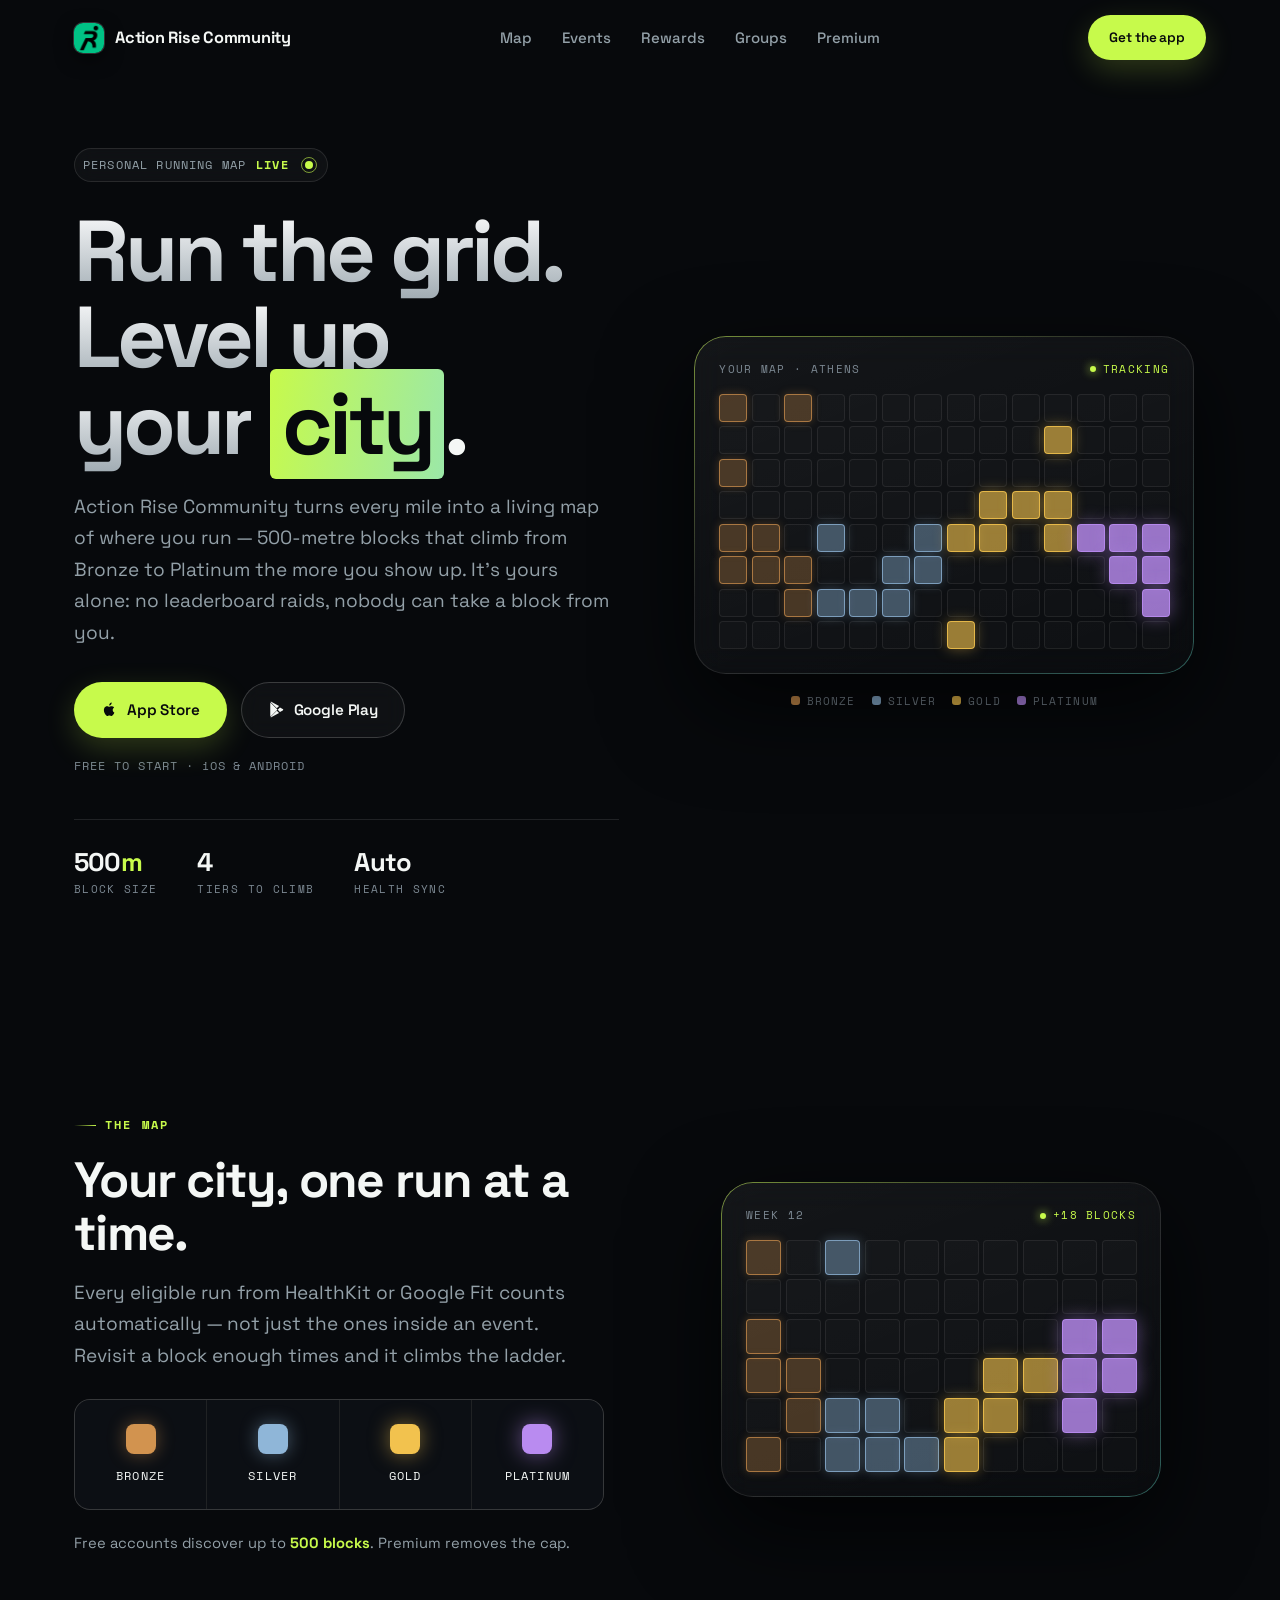
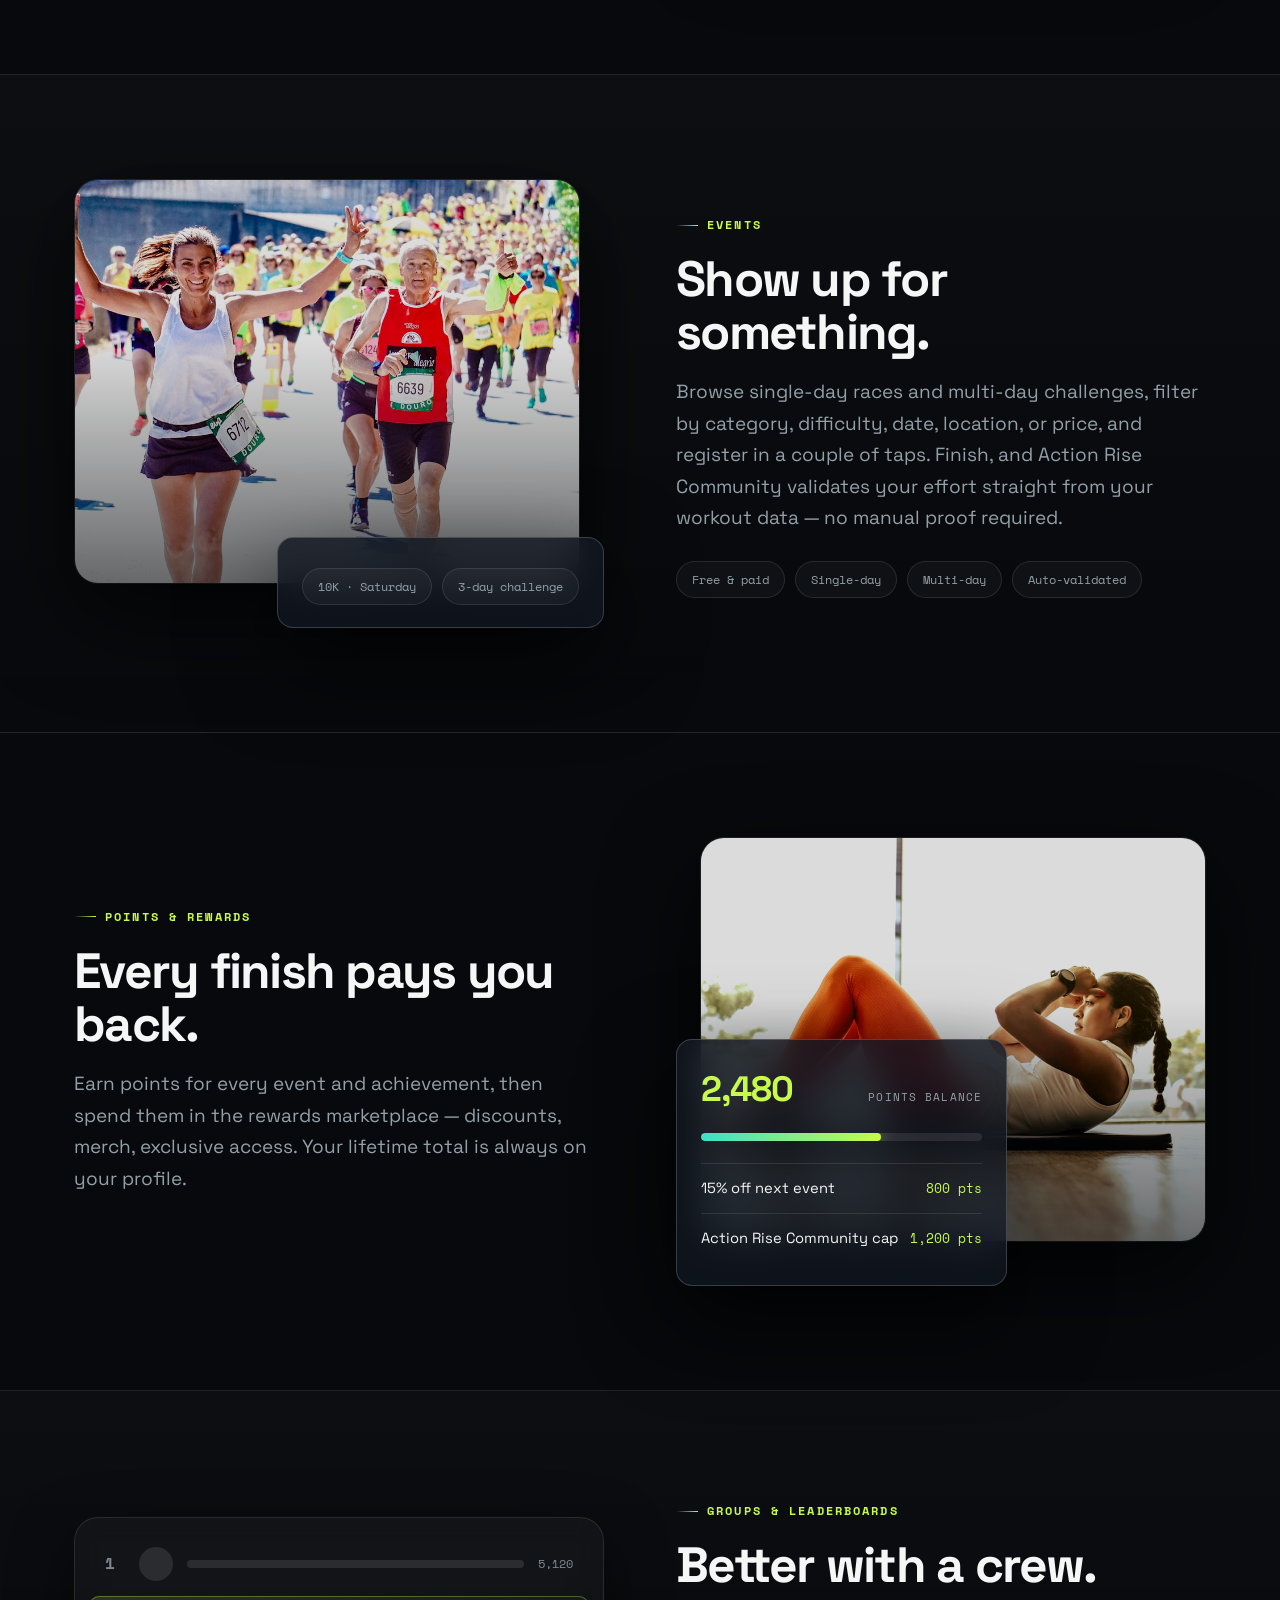
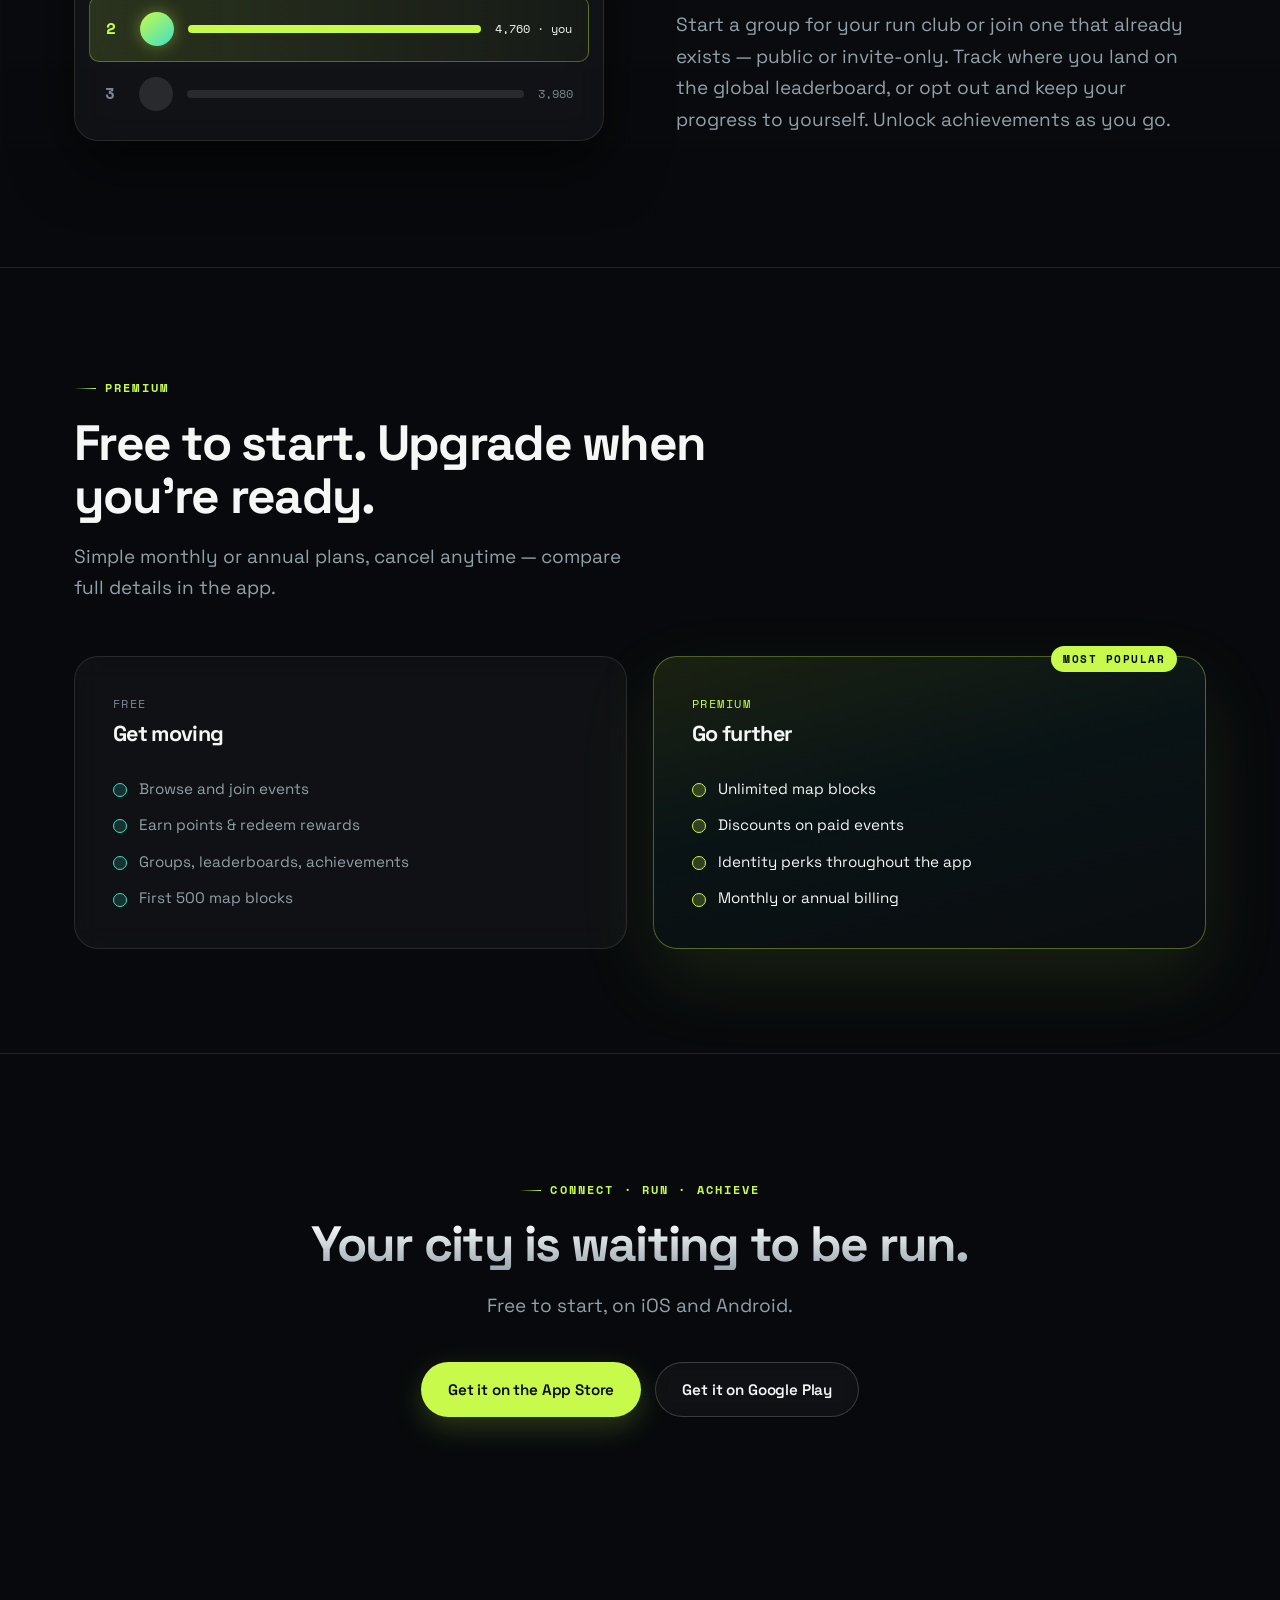
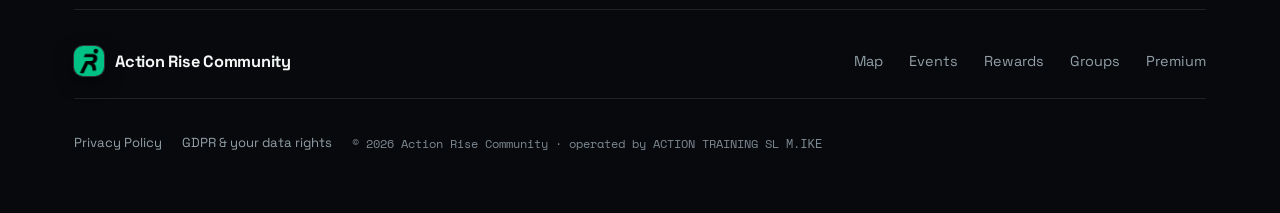
==== index.html @ d7a51e22 "feat: add Action Rise Community landing page with legal pages Static landing page grounded in the ap" ====
<!doctype html>
<html lang="en">
<head>
<meta charset="UTF-8">
<meta name="viewport" content="width=device-width, initial-scale=1">
<title>Action Rise Community — Connect · Run · Achieve</title>
<meta name="description" content="Action Rise Community turns every run into progress. Browse events, level up a personal map of your city, earn points, and run with your crew — free to start on iOS and Android.">
<meta name="theme-color" content="#07090C">
<meta property="og:title" content="Action Rise Community">
<meta property="og:description" content="Connect. Run. Achieve. The social running app with a personal map, events, points, and crews.">
<link rel="icon" type="image/jpeg" href="assets/arc-logo.jpg">
<link rel="preconnect" href="https://fonts.googleapis.com">
<link rel="preconnect" href="https://fonts.gstatic.com" crossorigin>
<link href="https://fonts.googleapis.com/css2?family=Space+Grotesk:wght@500;600;700&family=Space+Mono:wght@400;700&display=swap" rel="stylesheet">
<link rel="stylesheet" href="assets/site.css">
<style>
  /* ---------- hero ---------- */
  .hero{ position:relative; padding-top:72px; padding-bottom:108px; }
  .hero::before{
    content:""; position:absolute; z-index:-1; inset:-10% 0 20% 0;
    background:radial-gradient(760px 460px at 74% 34%, rgba(199,250,75,.15), transparent 68%);
    pointer-events:none;
  }
  .hero-inner{ display:grid; grid-template-columns:1.02fr .98fr; gap:64px; align-items:center; }
  @media (max-width:940px){ .hero-inner{ grid-template-columns:1fr; gap:52px; } }

  .pill{
    display:inline-flex; align-items:center; gap:10px;
    padding:7px 14px 7px 8px; margin-bottom:26px;
    background:var(--surface); border:1px solid var(--border); border-radius:999px;
    font-family:var(--font-mono); font-size:.72rem; letter-spacing:.1em; text-transform:uppercase;
    color:var(--text-muted);
    -webkit-backdrop-filter:blur(10px); backdrop-filter:blur(10px);
  }
  .pill b{ color:var(--volt); font-weight:700; }
  .pulse{ position:relative; width:8px; height:8px; border-radius:50%; background:var(--volt); margin-left:6px; }
  .pulse::after{
    content:""; position:absolute; inset:-4px; border-radius:50%;
    border:1px solid var(--volt); opacity:.6; animation:pulse 2.4s ease-out infinite;
  }
  @keyframes pulse{ 0%{ transform:scale(.6); opacity:.7; } 100%{ transform:scale(1.7); opacity:0; } }

  .hero-copy p.lede{ margin:24px 0 34px; }
  .fine-print{ margin-top:18px; font-family:var(--font-mono); font-size:.76rem; letter-spacing:.08em; color:var(--text-dim); }

  .hero-stats{ display:flex; flex-wrap:wrap; gap:14px 40px; margin-top:44px; padding-top:28px; border-top:1px solid var(--border); }
  .stat .num{ font-size:1.6rem; font-weight:700; letter-spacing:-0.03em; line-height:1.1; }
  .stat .num em{ font-style:normal; color:var(--volt); }
  .stat .cap{ font-family:var(--font-mono); font-size:.7rem; letter-spacing:.12em; text-transform:uppercase; color:var(--text-dim); margin-top:4px; }

  /* ---------- map grid graphic ---------- */
  .hero-visual{ display:flex; flex-direction:column; align-items:center; gap:18px; }
  .grid-shell{
    position:relative; width:100%; max-width:500px;
    padding:24px;
    background:linear-gradient(160deg, rgba(255,255,255,.055), rgba(255,255,255,.015));
    border:1px solid var(--border);
    border-radius:var(--radius-xl);
    box-shadow:var(--shadow-lift);
    -webkit-backdrop-filter:blur(16px); backdrop-filter:blur(16px);
  }
  .grid-shell::before{
    content:""; position:absolute; inset:-1px; border-radius:inherit; pointer-events:none;
    background:linear-gradient(150deg, rgba(199,250,75,.5), transparent 42%, transparent 60%, rgba(61,224,200,.32));
    -webkit-mask:linear-gradient(#000 0 0) content-box, linear-gradient(#000 0 0);
    -webkit-mask-composite:xor; mask-composite:exclude; padding:1px;
  }
  .grid-chrome{
    display:flex; align-items:center; justify-content:space-between;
    font-family:var(--font-mono); font-size:.68rem; letter-spacing:.12em; text-transform:uppercase;
    color:var(--text-dim); margin-bottom:16px;
  }
  .grid-chrome .live{ display:inline-flex; align-items:center; gap:7px; color:var(--volt); }
  .grid-chrome .live i{ width:6px; height:6px; border-radius:50%; background:var(--volt); font-style:normal; box-shadow:0 0 10px var(--volt); }

  .hero-grid{
    --cols:14;
    display:grid;
    grid-template-columns:repeat(var(--cols), 1fr);
    gap:5px;
    width:100%;
  }
  .cell{
    aspect-ratio:1/1;
    border-radius:4px;
    border:1px solid rgba(255,255,255,.07);
    background:rgba(255,255,255,.018);
    opacity:0;
    transform:scale(.4);
  }
  .cell.bronze{ background:var(--bronze-fill); border-color:rgba(210,147,79,.7); box-shadow:0 0 10px rgba(210,147,79,.28); }
  .cell.silver{ background:var(--silver-fill); border-color:rgba(143,182,216,.75); box-shadow:0 0 12px rgba(143,182,216,.3); }
  .cell.gold{ background:var(--gold-fill); border-color:rgba(242,194,78,.85); box-shadow:0 0 14px rgba(242,194,78,.38); }
  .cell.platinum{ background:var(--platinum-fill); border-color:rgba(185,139,240,.9); box-shadow:0 0 18px rgba(185,139,240,.45); }
  .hero-grid.in-view .cell{ animation:blockIn .55s cubic-bezier(.2,.8,.2,1) forwards; animation-delay:var(--d); }
  @keyframes blockIn{ 60%{ transform:scale(1.06); } to{ opacity:1; transform:scale(1); } }

  .grid-legend{
    display:flex; flex-wrap:wrap; align-items:center; justify-content:center; gap:8px 16px;
    font-family:var(--font-mono); font-size:.7rem; letter-spacing:.1em; color:var(--text-dim); text-transform:uppercase;
  }
  .grid-legend span.item{ display:inline-flex; align-items:center; gap:7px; }
  .grid-legend .dot{ width:9px; height:9px; border-radius:3px; }

  /* ---------- sections ---------- */
  .section{ position:relative; padding:104px 0; }
  .section--alt{ background:linear-gradient(180deg, rgba(255,255,255,.022), rgba(255,255,255,0)); border-block:1px solid var(--border); }
  .feature{ display:grid; grid-template-columns:1fr 1fr; gap:72px; align-items:center; }
  @media (max-width:880px){ .feature{ grid-template-columns:1fr; gap:44px; } }
  .feature > *{ min-width:0; }
  .feature.reverse .feature-visual{ order:-1; }
  @media (max-width:880px){ .feature.reverse .feature-visual{ order:0; } }
  .feature-body p.lede{ margin:18px 0 28px; max-width:none; }

  .reveal{ opacity:0; transform:translateY(22px); transition:opacity .7s cubic-bezier(.2,.8,.2,1), transform .7s cubic-bezier(.2,.8,.2,1); }
  .reveal.in-view{ opacity:1; transform:none; }
  @media (prefers-reduced-motion: reduce){ .reveal{ opacity:1; transform:none; transition:none; } }

  .tag-row{ display:flex; flex-wrap:wrap; gap:10px; margin-top:8px; }
  .tag{
    font-family:var(--font-mono); font-size:.76rem;
    padding:8px 15px; border-radius:999px;
    border:1px solid var(--border); background:var(--surface); color:var(--text-muted);
    transition:border-color .2s ease, color .2s ease;
  }
  .tag:hover{ border-color:rgba(199,250,75,.45); color:var(--text); }

  /* tier ladder */
  .ladder{
    display:grid; grid-template-columns:repeat(4, minmax(0,1fr));
    gap:1px; background:var(--border);
    border:1px solid var(--border); border-radius:var(--radius-md); overflow:hidden;
  }
  @media (max-width:560px){ .ladder{ grid-template-columns:repeat(2, minmax(0,1fr)); } }
  .ladder-step{ padding:24px 12px; text-align:center; background:var(--paper-alt); transition:background-color .25s ease; }
  .ladder-step:hover{ background:#151B24; }
  .ladder-step .swatch{ width:30px; height:30px; border-radius:8px; margin:0 auto 13px; }
  .ladder-step .name{ font-family:var(--font-mono); font-size:.74rem; letter-spacing:.1em; text-transform:uppercase; color:var(--text); }
  .ladder-step:nth-child(1) .swatch{ background:var(--bronze); box-shadow:0 0 18px rgba(210,147,79,.45); }
  .ladder-step:nth-child(2) .swatch{ background:var(--silver); box-shadow:0 0 18px rgba(143,182,216,.45); }
  .ladder-step:nth-child(3) .swatch{ background:var(--gold); box-shadow:0 0 20px rgba(242,194,78,.5); }
  .ladder-step:nth-child(4) .swatch{ background:var(--platinum); box-shadow:0 0 22px rgba(185,139,240,.55); }
  .cap-note{ margin-top:22px; font-size:.92rem; color:var(--text-muted); }
  .cap-note strong{ color:var(--volt); }

  /* photo + floating-card collage */
  .collage{ position:relative; padding:0 24px 44px 0; }
  .collage--right{ padding:0 0 44px 24px; }
  .collage-photo{
    width:100%; aspect-ratio:5/4; object-fit:cover;
    border-radius:var(--radius-lg); border:1px solid var(--border);
    filter:saturate(.92) contrast(1.06) brightness(.86);
    box-shadow:var(--shadow-lift);
  }
  .collage::after{
    content:""; position:absolute; inset:0 24px 44px 0; border-radius:var(--radius-lg); pointer-events:none;
    background:linear-gradient(180deg, rgba(7,9,12,0) 40%, rgba(7,9,12,.55) 100%);
  }
  .collage--right::after{ inset:0 0 44px 24px; }
  .collage-card{
    position:absolute; z-index:2; left:auto; right:0; bottom:0; max-width:78%;
    background:rgba(17,22,32,.82);
    border:1px solid var(--border-hi); border-radius:var(--radius-md);
    padding:22px 24px;
    box-shadow:var(--shadow-lift);
    -webkit-backdrop-filter:blur(18px); backdrop-filter:blur(18px);
  }
  .collage--right .collage-card{ right:auto; left:0; }
  @media (max-width:520px){
    .collage-card{ max-width:none; left:12px; right:12px; }
    .collage--right .collage-card{ left:12px; right:12px; }
  }

  /* rewards mock */
  .points-row{ display:flex; align-items:baseline; justify-content:space-between; gap:12px; margin-bottom:16px; }
  .points-total{ font-size:2.2rem; font-weight:700; letter-spacing:-0.03em; color:var(--volt); }
  .points-label{ font-family:var(--font-mono); font-size:.7rem; color:var(--text-muted); text-transform:uppercase; letter-spacing:.1em; }
  .bar{ height:8px; border-radius:99px; background:rgba(255,255,255,.09); overflow:hidden; margin-bottom:22px; }
  .bar-fill{ height:100%; width:0; background:linear-gradient(90deg, var(--teal), var(--volt)); border-radius:99px; box-shadow:0 0 16px rgba(199,250,75,.5); transition:width 1.4s cubic-bezier(.2,.8,.2,1); }
  .reveal.in-view .bar-fill{ width:64%; }
  .reward-item{ display:flex; flex-wrap:wrap; align-items:baseline; justify-content:space-between; gap:4px 12px; padding:13px 0; border-top:1px solid var(--border); font-size:.92rem; }
  .reward-item:first-of-type{ border-top:none; }
  .reward-item .cost{ font-family:var(--font-mono); font-size:.82rem; color:var(--volt); }

  /* leaderboard mock */
  .board-card{
    background:var(--surface); border:1px solid var(--border); border-radius:var(--radius-lg);
    padding:14px; box-shadow:var(--shadow-soft);
    -webkit-backdrop-filter:blur(14px); backdrop-filter:blur(14px);
  }
  .board-row{ display:flex; align-items:center; gap:14px; padding:15px 16px; border-radius:var(--radius-sm); }
  .board-row.me{
    background:linear-gradient(90deg, rgba(199,250,75,.14), rgba(199,250,75,.03));
    border:1px solid rgba(199,250,75,.32);
  }
  .rank{ font-family:var(--font-mono); font-weight:700; width:20px; color:var(--text-dim); }
  .board-row.me .rank{ color:var(--volt); }
  .avatar{ width:34px; height:34px; border-radius:50%; background:rgba(255,255,255,.10); flex-shrink:0; }
  .board-row.me .avatar{ background:linear-gradient(140deg, var(--volt), var(--teal)); box-shadow:0 0 16px rgba(199,250,75,.4); }
  .name-bar{ flex:1; height:8px; border-radius:99px; background:rgba(255,255,255,.10); }
  .board-row.me .name-bar{ background:var(--volt); width:70%; }
  .board-row:not(.me):nth-child(1) .name-bar{ width:88%; }
  .board-row:not(.me):nth-child(3) .name-bar{ width:52%; }
  .pts{ font-family:var(--font-mono); font-size:.78rem; color:var(--text-dim); }
  .board-row.me .pts{ color:var(--text); }

  /* premium */
  .plans{ display:grid; grid-template-columns:1fr 1fr; gap:26px; margin-top:52px; align-items:start; }
  @media (max-width:720px){ .plans{ grid-template-columns:1fr; } }
  .plan{ position:relative; border-radius:var(--radius-lg); padding:38px; border:1px solid var(--border); }
  .plan-free{ background:var(--surface); -webkit-backdrop-filter:blur(14px); backdrop-filter:blur(14px); }
  .plan-premium{
    background:linear-gradient(165deg, rgba(199,250,75,.10), rgba(61,224,200,.05) 45%, rgba(255,255,255,.02));
    border-color:rgba(199,250,75,.35);
    box-shadow:0 30px 80px rgba(199,250,75,.10);
  }
  .plan-badge{
    position:absolute; top:-11px; right:28px;
    font-family:var(--font-mono); font-size:.66rem; letter-spacing:.14em; text-transform:uppercase;
    background:var(--volt); color:#07090C; font-weight:700;
    padding:5px 12px; border-radius:999px;
  }
  .plan h3{ font-size:1.35rem; margin-bottom:6px; }
  .plan .tagline{ font-family:var(--font-mono); font-size:.74rem; color:var(--text-dim); text-transform:uppercase; letter-spacing:.12em; margin:0 0 4px; }
  .plan-premium .tagline{ color:var(--volt); }
  .plan ul{ margin:26px 0 0; display:flex; flex-direction:column; gap:13px; }
  .plan li{ font-size:.95rem; color:var(--text-muted); padding-left:26px; position:relative; }
  .plan li::before{
    content:""; position:absolute; left:0; top:.42em; width:14px; height:14px; border-radius:50%;
    background:rgba(61,224,200,.16); border:1px solid var(--teal);
  }
  .plan-premium li{ color:var(--text); }
  .plan-premium li::before{ background:rgba(199,250,75,.2); border-color:var(--volt); }

  /* cta band */
  .cta-band{ position:relative; overflow:hidden; padding:120px 0; text-align:center; border-top:1px solid var(--border); }
  .cta-band::before{
    content:""; position:absolute; inset:0; z-index:-1;
    background:
      radial-gradient(620px 340px at 50% 0%, rgba(199,250,75,.16), transparent 68%),
      radial-gradient(700px 420px at 50% 120%, rgba(61,224,200,.12), transparent 66%);
  }
  .cta-band .h2{ margin-bottom:20px; }
  .cta-band .lede{ margin:0 auto 40px; }
  .cta-band .btn-row{ justify-content:center; }
  .cta-band .eyebrow{ justify-content:center; }
</style>
</head>
<body>

<header class="site-header" id="siteHeader">
  <div class="wrap nav-inner">
    <a class="brand" href="#top">
      <img class="brand-mark" src="assets/arc-logo.jpg" alt="">
      <span class="brand-name">Action Rise Community</span>
    </a>
    <nav class="nav-links" aria-label="Primary">
      <a class="nav-link" href="#map">Map</a>
      <a class="nav-link" href="#events">Events</a>
      <a class="nav-link" href="#rewards">Rewards</a>
      <a class="nav-link" href="#groups">Groups</a>
      <a class="nav-link" href="#premium">Premium</a>
    </nav>
    <a class="btn btn-primary btn-sm nav-cta" href="#get-app">Get the app</a>
    <button class="nav-toggle" id="navToggle" type="button" aria-label="Open menu" aria-expanded="false" aria-controls="navDrawer">
      <span class="nav-toggle-bars"><span></span><span></span><span></span></span>
    </button>
  </div>
</header>

<div class="nav-drawer" id="navDrawer" hidden>
  <nav aria-label="Mobile">
    <a class="drawer-link" href="#map" style="--d:40ms">Map</a>
    <a class="drawer-link" href="#events" style="--d:80ms">Events</a>
    <a class="drawer-link" href="#rewards" style="--d:120ms">Rewards</a>
    <a class="drawer-link" href="#groups" style="--d:160ms">Groups</a>
    <a class="drawer-link" href="#premium" style="--d:200ms">Premium</a>
  </nav>
  <a class="btn btn-primary drawer-cta" href="#get-app">Get the app</a>
</div>

<main id="top">

  <section class="hero wrap">
    <div class="hero-inner">
      <div class="hero-copy">
        <span class="pill">Personal running map <b>Live</b><span class="pulse"></span></span>
        <h1 class="h1"><span class="grad-text">Run the grid.<br>Level up<br>your</span> <mark class="hl">city</mark>.</h1>
        <p class="lede">Action Rise Community turns every mile into a living map of where you run — 500‑metre blocks that climb from Bronze to Platinum the more you show up. It's yours alone: no leaderboard raids, nobody can take a block from you.</p>
        <div class="btn-row" id="get-app">
          <a class="btn btn-primary" href="#">
            <svg class="store-glyph" viewBox="0 0 24 24" fill="currentColor" aria-hidden="true"><path d="M16.5 12.6c0-2.3 1.9-3.4 2-3.5-1.1-1.6-2.8-1.8-3.4-1.8-1.4-.15-2.8.85-3.5.85s-1.85-.83-3-.81c-1.55.02-3 .9-3.8 2.29-1.62 2.8-.41 6.95 1.16 9.22.77 1.11 1.68 2.36 2.88 2.31 1.16-.05 1.6-.75 3-.75s1.8.75 3.02.72c1.25-.02 2.04-1.13 2.8-2.25.88-1.29 1.24-2.54 1.26-2.6-.03-.01-2.42-.93-2.42-3.68zM14.2 5.1c.63-.77 1.06-1.83.94-2.9-.91.04-2.01.61-2.66 1.37-.58.68-1.09 1.76-.95 2.8 1.01.08 2.04-.51 2.67-1.27z"/></svg>
            App Store
          </a>
          <a class="btn btn-outline" href="#">
            <svg class="store-glyph" viewBox="0 0 24 24" fill="currentColor" aria-hidden="true"><path d="M3.6 2.3c-.26.28-.4.7-.4 1.25v16.9c0 .55.14.97.4 1.25l.06.05 9.47-9.47v-.22L3.66 2.6l-.06-.3zM16.9 15.6l-3.16-3.16v-.22l3.16-3.16.07.04 3.74 2.13c1.07.6 1.07 1.6 0 2.21l-3.74 2.12-.07.04zM15.6 16.9L12.4 13.7 3.6 22.5c.35.37.93.42 1.58.05l10.42-5.65zM15.6 7.1L5.18 1.45C4.53 1.08 3.95 1.13 3.6 1.5l8.8 8.8 3.2-3.2z"/></svg>
            Google Play
          </a>
        </div>
        <p class="fine-print">FREE TO START · iOS &amp; ANDROID</p>

        <div class="hero-stats">
          <div class="stat"><div class="num">500<em>m</em></div><div class="cap">Block size</div></div>
          <div class="stat"><div class="num">4</div><div class="cap">Tiers to climb</div></div>
          <div class="stat"><div class="num">Auto</div><div class="cap">Health sync</div></div>
        </div>
      </div>

      <div class="hero-visual">
        <div class="grid-shell">
          <div class="grid-chrome">
            <span>Your map · Athens</span>
            <span class="live"><i></i>Tracking</span>
          </div>
          <div class="hero-grid" id="heroGrid" role="img" aria-label="Illustration of a city map divided into blocks, coloured bronze through platinum to show a runner's progress from left to right."></div>
        </div>
        <div class="grid-legend">
          <span class="item"><span class="dot" style="background:var(--bronze)"></span>Bronze</span>
          <span class="item"><span class="dot" style="background:var(--silver)"></span>Silver</span>
          <span class="item"><span class="dot" style="background:var(--gold)"></span>Gold</span>
          <span class="item"><span class="dot" style="background:var(--platinum)"></span>Platinum</span>
        </div>
      </div>
    </div>
  </section>

  <section class="section" id="map">
    <div class="wrap feature">
      <div class="feature-body reveal">
        <p class="eyebrow">The map</p>
        <h2 class="h2">Your city, one run at a time.</h2>
        <p class="lede">Every eligible run from HealthKit or Google Fit counts automatically — not just the ones inside an event. Revisit a block enough times and it climbs the ladder.</p>
        <div class="ladder">
          <div class="ladder-step"><div class="swatch"></div><div class="name">Bronze</div></div>
          <div class="ladder-step"><div class="swatch"></div><div class="name">Silver</div></div>
          <div class="ladder-step"><div class="swatch"></div><div class="name">Gold</div></div>
          <div class="ladder-step"><div class="swatch"></div><div class="name">Platinum</div></div>
        </div>
        <p class="cap-note">Free accounts discover up to <strong>500 blocks</strong>. Premium removes the cap.</p>
      </div>
      <div class="feature-visual reveal">
        <div class="grid-shell" style="max-width:440px; margin:0 auto;">
          <div class="grid-chrome">
            <span>Week 12</span>
            <span class="live"><i></i>+18 blocks</span>
          </div>
          <div class="hero-grid" id="mapGrid" role="img" aria-label="A smaller map illustration matching the hero graphic."></div>
        </div>
      </div>
    </div>
  </section>

  <section class="section section--alt" id="events">
    <div class="wrap feature reverse">
      <div class="feature-body reveal">
        <p class="eyebrow">Events</p>
        <h2 class="h2">Show up for something.</h2>
        <p class="lede">Browse single-day races and multi-day challenges, filter by category, difficulty, date, location, or price, and register in a couple of taps. Finish, and Action Rise Community validates your effort straight from your workout data — no manual proof required.</p>
        <div class="tag-row">
          <span class="tag">Free &amp; paid</span>
          <span class="tag">Single-day</span>
          <span class="tag">Multi-day</span>
          <span class="tag">Auto-validated</span>
        </div>
      </div>
      <div class="feature-visual reveal">
        <div class="collage">
          <img class="collage-photo" src="assets/events.jpg" alt="Runners cheering mid-race, arms raised, at a crowded local running event.">
          <div class="collage-card">
            <div class="tag-row">
              <span class="tag">10K · Saturday</span>
              <span class="tag">3-day challenge</span>
            </div>
          </div>
        </div>
      </div>
    </div>
  </section>

  <section class="section" id="rewards">
    <div class="wrap feature">
      <div class="feature-body reveal">
        <p class="eyebrow">Points &amp; rewards</p>
        <h2 class="h2">Every finish pays you back.</h2>
        <p class="lede">Earn points for every event and achievement, then spend them in the rewards marketplace — discounts, merch, exclusive access. Your lifetime total is always on your profile.</p>
      </div>
      <div class="feature-visual reveal">
        <div class="collage collage--right">
          <img class="collage-photo" src="assets/rewards.jpg" alt="Runner doing a core workout on a mat, tracking effort on a fitness watch.">
          <div class="collage-card reward-card">
            <div class="points-row">
              <span class="points-total">2,480</span>
              <span class="points-label">Points balance</span>
            </div>
            <div class="bar"><div class="bar-fill"></div></div>
            <div class="reward-item"><span>15% off next event</span><span class="cost">800 pts</span></div>
            <div class="reward-item"><span>Action Rise Community cap</span><span class="cost">1,200 pts</span></div>
          </div>
        </div>
      </div>
    </div>
  </section>

  <section class="section section--alt" id="groups">
    <div class="wrap feature reverse">
      <div class="feature-body reveal">
        <p class="eyebrow">Groups &amp; leaderboards</p>
        <h2 class="h2">Better with a crew.</h2>
        <p class="lede">Start a group for your run club or join one that already exists — public or invite-only. Track where you land on the global leaderboard, or opt out and keep your progress to yourself. Unlock achievements as you go.</p>
      </div>
      <div class="feature-visual reveal">
        <div class="board-card">
          <div class="board-row"><span class="rank">1</span><span class="avatar"></span><span class="name-bar"></span><span class="pts">5,120</span></div>
          <div class="board-row me"><span class="rank">2</span><span class="avatar"></span><span class="name-bar"></span><span class="pts">4,760 · you</span></div>
          <div class="board-row"><span class="rank">3</span><span class="avatar"></span><span class="name-bar"></span><span class="pts">3,980</span></div>
        </div>
      </div>
    </div>
  </section>

  <section class="section" id="premium">
    <div class="wrap">
      <div class="reveal" style="max-width:660px;">
        <p class="eyebrow">Premium</p>
        <h2 class="h2">Free to start. Upgrade when you're ready.</h2>
        <p class="lede">Simple monthly or annual plans, cancel anytime — compare full details in the app.</p>
      </div>
      <div class="plans">
        <div class="plan plan-free reveal">
          <p class="tagline">Free</p>
          <h3>Get moving</h3>
          <ul>
            <li>Browse and join events</li>
            <li>Earn points &amp; redeem rewards</li>
            <li>Groups, leaderboards, achievements</li>
            <li>First 500 map blocks</li>
          </ul>
        </div>
        <div class="plan plan-premium reveal">
          <span class="plan-badge">Most popular</span>
          <p class="tagline">Premium</p>
          <h3>Go further</h3>
          <ul>
            <li>Unlimited map blocks</li>
            <li>Discounts on paid events</li>
            <li>Identity perks throughout the app</li>
            <li>Monthly or annual billing</li>
          </ul>
        </div>
      </div>
    </div>
  </section>

  <section class="cta-band">
    <div class="wrap">
      <p class="eyebrow">Connect · Run · Achieve</p>
      <h2 class="h2 grad-text">Your city is waiting to be run.</h2>
      <p class="lede">Free to start, on iOS and Android.</p>
      <div class="btn-row">
        <a class="btn btn-primary" href="#">Get it on the App Store</a>
        <a class="btn btn-outline" href="#">Get it on Google Play</a>
      </div>
    </div>
  </section>

</main>

<footer>
  <div class="wrap">
    <div class="footer-inner">
      <a class="brand" href="#top">
        <img class="brand-mark" src="assets/arc-logo.jpg" alt="">
        <span class="brand-name">Action Rise Community</span>
      </a>
      <nav class="footer-links" aria-label="Footer">
        <a href="#map">Map</a>
        <a href="#events">Events</a>
        <a href="#rewards">Rewards</a>
        <a href="#groups">Groups</a>
        <a href="#premium">Premium</a>
      </nav>
    </div>
    <div class="footer-legal">
      <a href="privacy-policy.html">Privacy Policy</a>
      <a href="gdpr.html">GDPR &amp; your data rights</a>
      <p class="footer-meta">© 2026 Action Rise Community · operated by ACTION TRAINING SL Μ.ΙΚΕ</p>
    </div>
  </div>
</footer>

<script src="assets/nav.js"></script>
<script>
(function(){
  var reduceMotion = window.matchMedia('(prefers-reduced-motion: reduce)').matches;

  function tierForCol(col, cols){
    var t = col / (cols - 1);
    if (t < 0.22) return 'bronze';
    if (t < 0.5) return 'silver';
    if (t < 0.78) return 'gold';
    return 'platinum';
  }
  function pathRow(col, rows){
    var mid = rows / 2;
    return Math.round(mid + Math.sin(col * 0.55) * 1.6 + Math.sin(col * 0.19) * 0.8);
  }
  function hash(c, r){
    var v = Math.sin(c * 12.9898 + r * 78.233) * 43758.5453;
    return Math.abs(v - Math.floor(v));
  }

  function buildGrid(el, cols, rows){
    el.style.setProperty('--cols', cols);
    el.innerHTML = '';
    var delayStep = 24;

    // trace a continuous route: bridge the vertical gap between adjacent columns
    var path = {};
    var clamp = function(v){ return Math.max(0, Math.min(rows - 1, v)); };
    for (var col = 0; col < cols; col++){
      var cur = clamp(pathRow(col, rows));
      var prev = clamp(pathRow(Math.max(col - 1, 0), rows));
      var lo = Math.min(cur, prev), hi = Math.max(cur, prev);
      for (var rr = lo; rr <= hi; rr++) path[col + ':' + rr] = true;
    }

    for (var r = 0; r < rows; r++){
      for (var c = 0; c < cols; c++){
        var cell = document.createElement('div');
        cell.className = 'cell';
        var onPath = path[c + ':' + r] === true;
        var scatter = !onPath && hash(c, r) < 0.06;
        if (onPath || scatter){
          cell.classList.add(tierForCol(c, cols));
        }
        cell.style.setProperty('--d', (c * delayStep + hash(c, r) * 90) + 'ms');
        if (reduceMotion){
          cell.style.opacity = '1';
          cell.style.transform = 'none';
        }
        el.appendChild(cell);
      }
    }
  }

  var heroGrid = document.getElementById('heroGrid');
  var mapGrid = document.getElementById('mapGrid');
  buildGrid(heroGrid, 14, 8);
  buildGrid(mapGrid, 10, 6);

  var io = new IntersectionObserver(function(entries){
    entries.forEach(function(entry){
      if (entry.isIntersecting){
        entry.target.classList.add('in-view');
        io.unobserve(entry.target);
      }
    });
  }, { threshold: 0.25 });
  [heroGrid, mapGrid].forEach(function(g){ io.observe(g); });

  var revealItems = document.querySelectorAll('.reveal');
  if (reduceMotion){
    revealItems.forEach(function(el){ el.classList.add('in-view'); });
  } else {
    var revealIo = new IntersectionObserver(function(entries){
      entries.forEach(function(entry){
        if (entry.isIntersecting){
          entry.target.classList.add('in-view');
          revealIo.unobserve(entry.target);
        }
      });
    }, { threshold: 0.15 });
    revealItems.forEach(function(el){ revealIo.observe(el); });
  }
})();
</script>

</body>
</html>
---- assets/site.css ----
/* ==========================================================================
   Action Rise Community — dark premium design system
   ========================================================================== */

:root{
  color-scheme: dark;

  /* canvas */
  --paper:#07090C;
  --paper-alt:#0C0F14;
  --surface:rgba(255,255,255,.035);
  --surface-solid:#111620;
  --surface-hi:rgba(255,255,255,.06);

  /* ink */
  --text:#F4F7F5;
  --text-muted:#93A0A8;
  --text-dim:#7C8892;

  /* lines */
  --border:rgba(255,255,255,.10);
  --border-hi:rgba(255,255,255,.18);

  /* brand */
  --brand-ink:#07090C;
  --brand-ink-deep:#040608;
  --volt:#C7FA4B;
  --volt-deep:#A8DA3F;
  --volt-dim:rgba(199,250,75,.16);
  --teal:#3DE0C8;
  --amber:#FFC24D;
  --coral:#FF6B70;

  /* tiers */
  --bronze:#D2934F;
  --silver:#8FB6D8;
  --gold:#F2C24E;
  --platinum:#B98BF0;
  --bronze-fill:rgba(210,147,79,.30);
  --silver-fill:rgba(143,182,216,.42);
  --gold-fill:rgba(242,194,78,.62);
  --platinum-fill:rgba(185,139,240,.82);

  /* shape */
  --radius-xl:32px;
  --radius-lg:24px;
  --radius-md:16px;
  --radius-sm:10px;

  --font-display:'Space Grotesk',sans-serif;
  --font-mono:'Space Mono',monospace;
  --header-h:76px;

  --shadow-soft:0 24px 60px rgba(0,0,0,.55);
  --shadow-lift:0 32px 90px rgba(0,0,0,.7);
  --glow-volt:0 0 0 1px rgba(199,250,75,.25), 0 18px 50px rgba(199,250,75,.18);
}

*,*::before,*::after{ box-sizing:border-box; }

html{ scroll-behavior:smooth; background:var(--paper); }
@media (prefers-reduced-motion: reduce){ html{ scroll-behavior:auto; } }

body{
  margin:0;
  background:var(--paper);
  color:var(--text);
  font-family:var(--font-display);
  font-weight:400;
  line-height:1.55;
  -webkit-font-smoothing:antialiased;
  -moz-osx-font-smoothing:grayscale;
  overflow-x:hidden;
}

/* ambient light — fixed, sits behind everything */
body::before{
  content:"";
  position:fixed; inset:0; z-index:-2; pointer-events:none;
  background:
    radial-gradient(900px 620px at 78% -8%, rgba(199,250,75,.10), transparent 60%),
    radial-gradient(760px 560px at 4% 12%, rgba(61,224,200,.075), transparent 62%),
    radial-gradient(1000px 700px at 50% 108%, rgba(185,139,240,.075), transparent 62%);
}
/* fine grain */
body::after{
  content:"";
  position:fixed; inset:0; z-index:-1; pointer-events:none; opacity:.035;
  background-image:url("data:image/svg+xml,%3Csvg xmlns='http://www.w3.org/2000/svg' width='140' height='140'%3E%3Cfilter id='n'%3E%3CfeTurbulence type='fractalNoise' baseFrequency='.85' numOctaves='3'/%3E%3C/filter%3E%3Crect width='100%25' height='100%25' filter='url(%23n)'/%3E%3C/svg%3E");
}

img,svg{ display:block; max-width:100%; }
a{ color:inherit; text-decoration:none; }
ul{ margin:0; padding:0; list-style:none; }
section[id]{ scroll-margin-top:calc(var(--header-h) + 8px); }
::selection{ background:var(--volt); color:#07090C; }
:focus-visible{ outline:2px solid var(--volt); outline-offset:3px; border-radius:6px; }

.wrap{ max-width:1180px; margin:0 auto; padding:0 24px; }

/* ---------- nav ---------- */
.site-header{
  position:sticky; top:0; z-index:80;
  height:var(--header-h);
  display:flex; align-items:center;
  background:transparent;
  border-bottom:1px solid transparent;
  transition:background-color .3s ease, box-shadow .3s ease, border-color .3s ease, backdrop-filter .3s ease;
}
.site-header.scrolled,
.site-header.solid{
  background:rgba(7,9,12,.72);
  backdrop-filter:blur(16px) saturate(140%);
  -webkit-backdrop-filter:blur(16px) saturate(140%);
  border-bottom-color:var(--border);
}
.nav-inner{ width:100%; display:flex; align-items:center; justify-content:space-between; gap:16px; }

.brand{ display:flex; align-items:center; gap:11px; font-weight:700; font-size:1.02rem; letter-spacing:-0.015em; white-space:nowrap; flex-shrink:0; }
.brand-mark{
  width:30px; height:30px; border-radius:9px; object-fit:cover; flex-shrink:0;
  box-shadow:0 0 0 1px var(--border-hi), 0 6px 18px rgba(0,0,0,.5);
}
.nav-links{ display:flex; align-items:center; gap:30px; flex-shrink:0; }
.nav-link{
  position:relative; font-size:.94rem; font-weight:500; color:var(--text-muted);
  transition:color .18s ease;
}
.nav-link::after{
  content:""; position:absolute; left:0; right:100%; bottom:-6px; height:1.5px;
  background:var(--volt); border-radius:2px; transition:right .25s cubic-bezier(.2,.8,.2,1);
}
.nav-link:hover{ color:var(--text); }
.nav-link:hover::after{ right:0; }
.nav-cta{ flex-shrink:0; }

/* hamburger */
.nav-toggle{
  display:none;
  width:42px; height:42px; padding:0;
  align-items:center; justify-content:center;
  background:var(--surface); border:1px solid var(--border); border-radius:12px;
  color:var(--text); cursor:pointer;
  -webkit-backdrop-filter:blur(10px); backdrop-filter:blur(10px);
  transition:border-color .2s ease, background-color .2s ease;
}
.nav-toggle:hover{ border-color:var(--border-hi); background:var(--surface-hi); }
.nav-toggle-bars{ position:relative; width:18px; height:12px; display:block; }
.nav-toggle-bars span{
  position:absolute; left:0; width:100%; height:1.8px; border-radius:2px; background:currentColor;
  transition:transform .28s cubic-bezier(.2,.8,.2,1), opacity .18s ease;
}
.nav-toggle-bars span:nth-child(1){ top:0; }
.nav-toggle-bars span:nth-child(2){ top:5px; }
.nav-toggle-bars span:nth-child(3){ top:10px; }
body.nav-open .nav-toggle-bars span:nth-child(1){ transform:translateY(5px) rotate(45deg); }
body.nav-open .nav-toggle-bars span:nth-child(2){ opacity:0; }
body.nav-open .nav-toggle-bars span:nth-child(3){ transform:translateY(-5px) rotate(-45deg); }

/* drawer */
.nav-drawer{
  position:fixed; inset:0; z-index:70;
  display:flex; flex-direction:column; justify-content:center;
  padding:calc(var(--header-h) + 24px) 24px 40px;
  background:rgba(5,7,10,.94);
  -webkit-backdrop-filter:blur(22px); backdrop-filter:blur(22px);
  opacity:0; visibility:hidden; transform:translateY(-8px);
  transition:opacity .28s ease, transform .28s ease, visibility .28s;
}
body.nav-open .nav-drawer{ opacity:1; visibility:visible; transform:none; }
.nav-drawer a.drawer-link{
  display:block; padding:16px 0;
  font-size:clamp(1.8rem, 8vw, 2.6rem); font-weight:700; letter-spacing:-0.03em;
  border-bottom:1px solid var(--border);
  color:var(--text);
  opacity:0; transform:translateY(14px);
}
body.nav-open .nav-drawer a.drawer-link{
  animation:drawerIn .42s cubic-bezier(.2,.8,.2,1) forwards;
  animation-delay:var(--d,0ms);
}
@keyframes drawerIn{ to{ opacity:1; transform:none; } }
.nav-drawer .drawer-link:hover{ color:var(--volt); }
.nav-drawer .drawer-cta{ margin-top:32px; align-self:flex-start; }

@media (max-width:900px){ .nav-links{ gap:20px; } }
@media (min-width:821px){ .nav-drawer{ display:none; } }
@media (max-width:420px){ .brand-name{ display:none; } }
@media (prefers-reduced-motion: reduce){
  .nav-drawer, .nav-drawer a.drawer-link, .nav-toggle-bars span{ transition-duration:.01ms; animation:none; opacity:1; transform:none; }
  body.nav-open .nav-drawer{ opacity:1; visibility:visible; }
}

/* ---------- buttons ---------- */
.btn{
  position:relative; overflow:hidden;
  display:inline-flex; align-items:center; justify-content:center; gap:9px;
  font-family:var(--font-display); font-weight:600; font-size:.95rem; letter-spacing:-0.01em;
  padding:15px 26px; border-radius:999px;
  cursor:pointer; white-space:nowrap; border:1px solid transparent;
  transition:transform .18s cubic-bezier(.2,.8,.2,1), box-shadow .25s ease, background-color .2s ease, border-color .2s ease, color .2s ease;
}
.btn:hover{ transform:translateY(-2px); }
.btn:active{ transform:translateY(0) scale(.985); }

.btn-primary{
  background:var(--volt); color:#07090C;
  box-shadow:0 10px 30px rgba(199,250,75,.20);
}
.btn-primary:hover{ background:#D4FF63; box-shadow:0 16px 44px rgba(199,250,75,.34); }

.btn-outline{
  background:var(--surface); color:var(--text); border-color:var(--border-hi);
  -webkit-backdrop-filter:blur(10px); backdrop-filter:blur(10px);
}
.btn-outline:hover{ background:var(--surface-hi); border-color:rgba(199,250,75,.5); color:#fff; }

.btn-sm{ padding:11px 20px; font-size:.85rem; }
.btn-row{ display:flex; flex-wrap:wrap; gap:14px; }
.btn .store-glyph{ width:17px; height:17px; flex-shrink:0; }

/* responsive nav swap — after .btn so it wins on display */
@media (max-width:820px){
  .nav-links{ display:none; }
  .nav-cta{ display:none; }
  .nav-toggle{ display:inline-flex; }
}

/* ---------- type ---------- */
.eyebrow{
  display:inline-flex; align-items:center; gap:9px;
  font-family:var(--font-mono); font-size:.74rem; font-weight:700;
  letter-spacing:.18em; text-transform:uppercase; color:var(--volt);
  margin:0 0 18px;
}
.eyebrow::before{
  content:""; width:22px; height:1px; background:linear-gradient(90deg, transparent, var(--volt));
}
h1,h2,h3,p,li{ overflow-wrap:break-word; }
h1,h2,h3{ font-family:var(--font-display); font-weight:700; letter-spacing:-0.03em; margin:0; }
.h1{ font-size:clamp(2.2rem, 7.2vw, 5.4rem); line-height:1.0; letter-spacing:-0.045em; }
.h2{ font-size:clamp(1.8rem, 4.2vw, 3.1rem); line-height:1.07; letter-spacing:-0.035em; }
.lede{ font-size:clamp(1.05rem, 1.55vw, 1.19rem); color:var(--text-muted); line-height:1.65; max-width:48ch; }

mark.hl{
  background:linear-gradient(100deg, var(--volt), #9BE8A8);
  color:#07090C; padding:0 .14em; border-radius:6px;
  box-decoration-break:clone; -webkit-box-decoration-break:clone;
}
.grad-text{
  background:linear-gradient(180deg, #FFFFFF 8%, #9AA6AE 100%);
  -webkit-background-clip:text; background-clip:text; color:transparent;
}

/* reusable glass panel */
.glass{
  background:var(--surface);
  border:1px solid var(--border);
  border-radius:var(--radius-lg);
  -webkit-backdrop-filter:blur(14px); backdrop-filter:blur(14px);
  box-shadow:var(--shadow-soft);
}

/* ---------- footer ---------- */
footer{ position:relative; padding:72px 0 48px; }
.footer-inner{
  display:flex; flex-wrap:wrap; justify-content:space-between; align-items:center; gap:24px;
  border-top:1px solid var(--border); padding-top:36px;
}
.footer-links{ display:flex; gap:26px; flex-wrap:wrap; }
.footer-links a{ font-size:.9rem; color:var(--text-muted); transition:color .18s ease; }
.footer-links a:hover{ color:var(--volt); }
.footer-meta{ font-family:var(--font-mono); font-size:.76rem; color:var(--text-dim); }
.footer-legal{
  display:flex; flex-wrap:wrap; align-items:center; gap:20px; width:100%;
  margin-top:22px; padding-top:22px; border-top:1px solid var(--border);
}
.footer-legal a{ font-size:.82rem; color:var(--text-muted); transition:color .18s ease; }
.footer-legal a:hover{ color:var(--volt); }
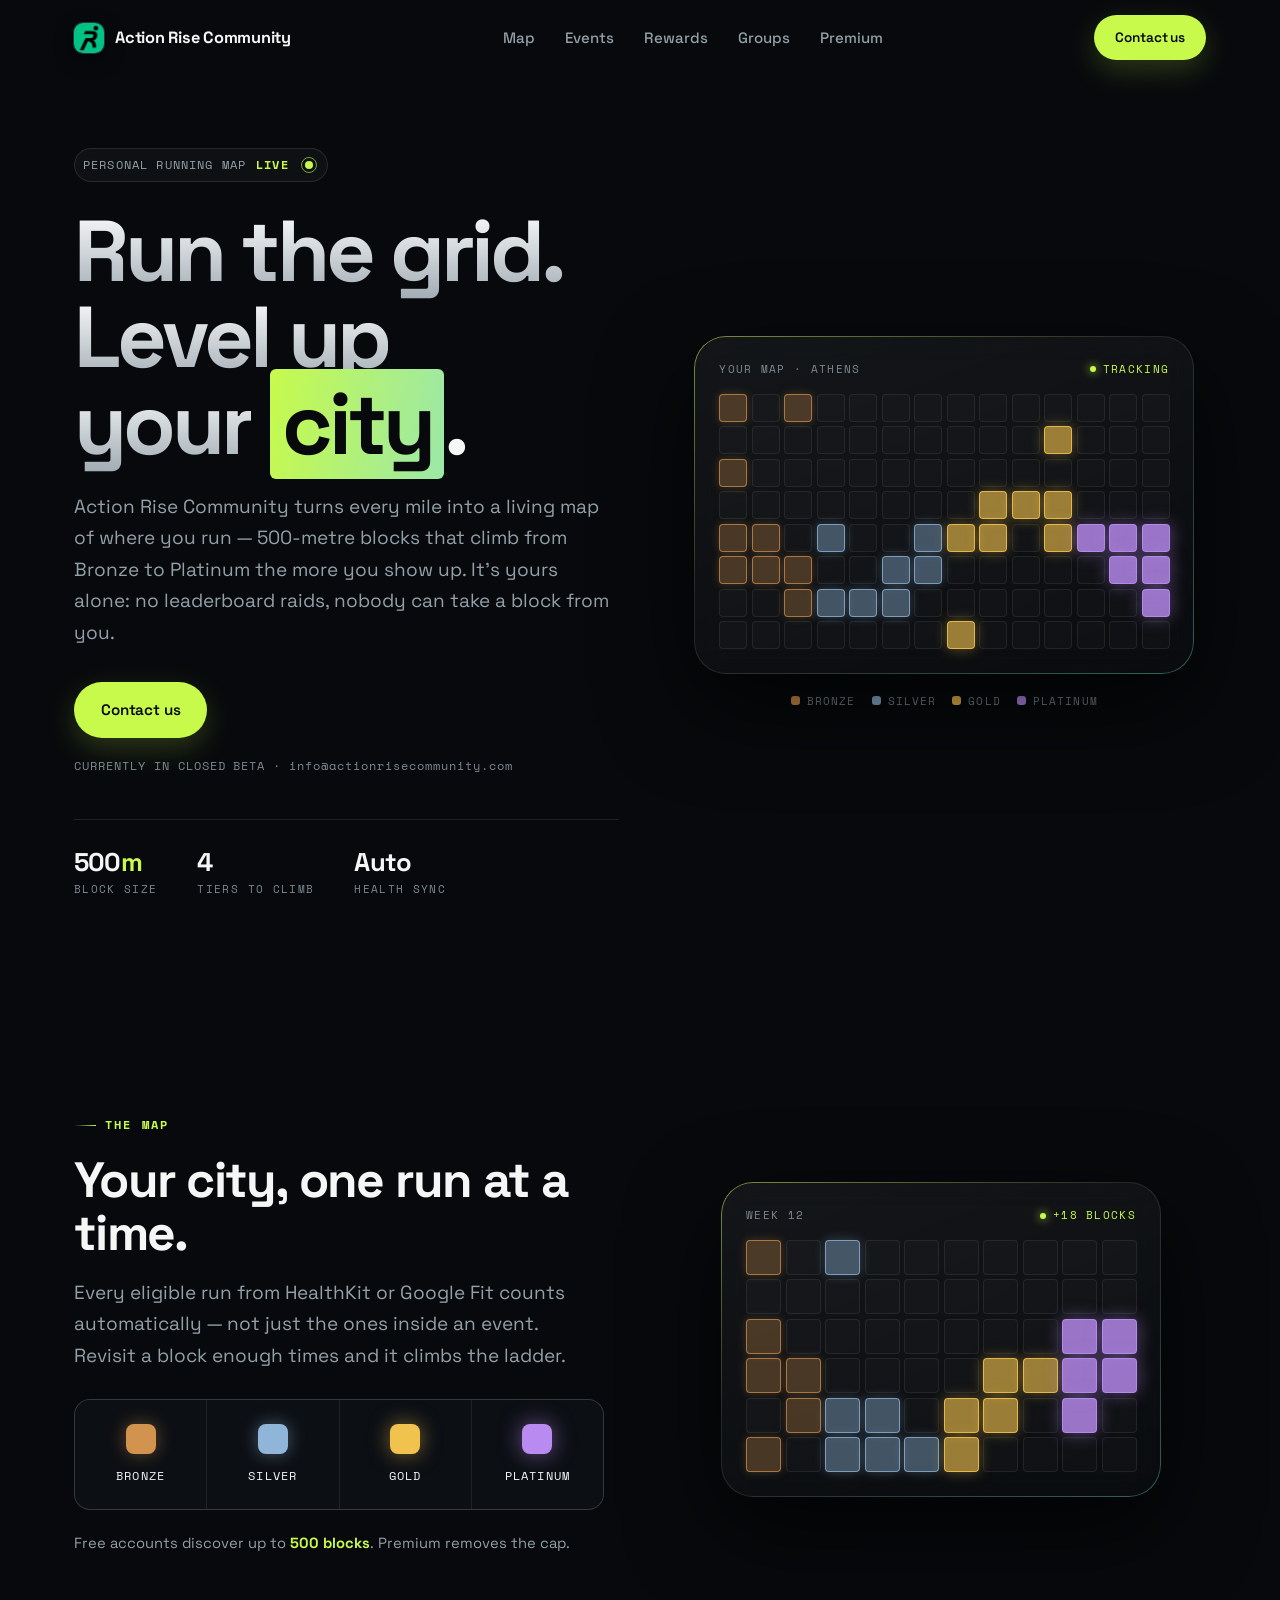
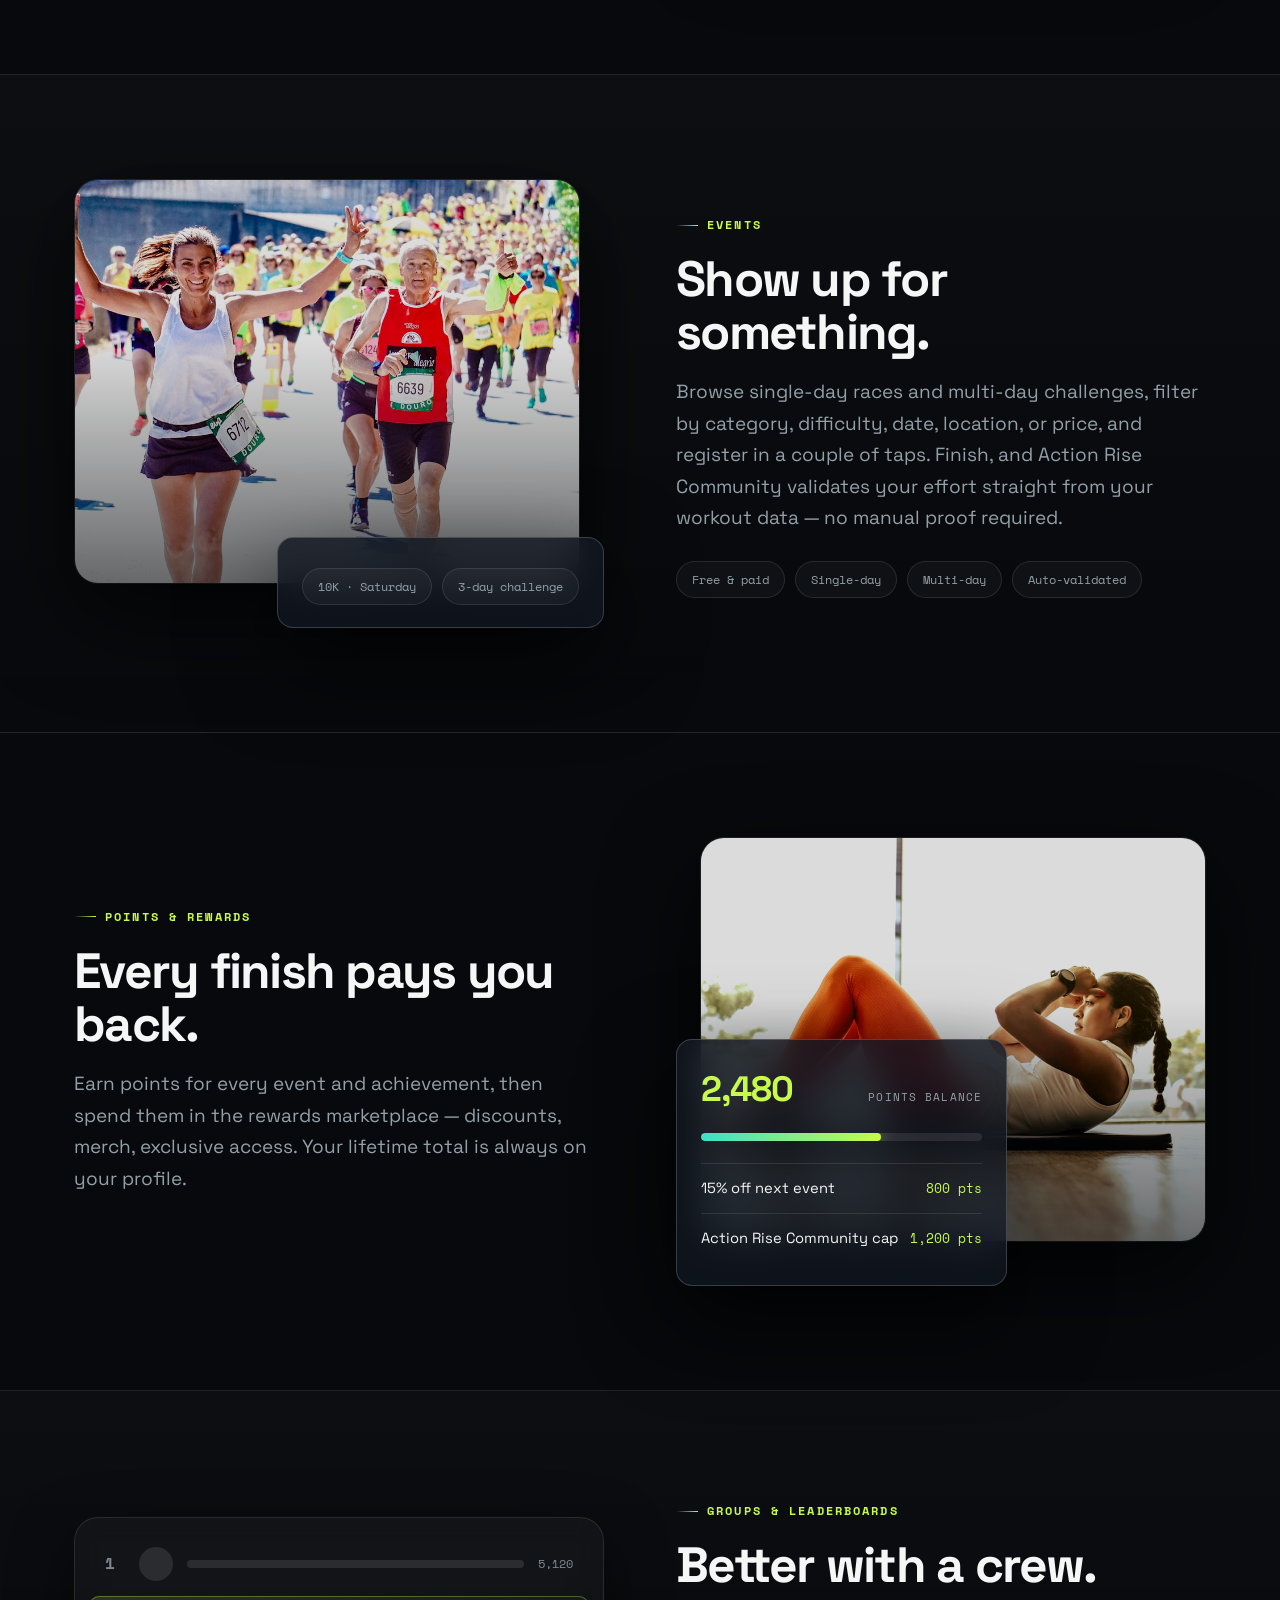
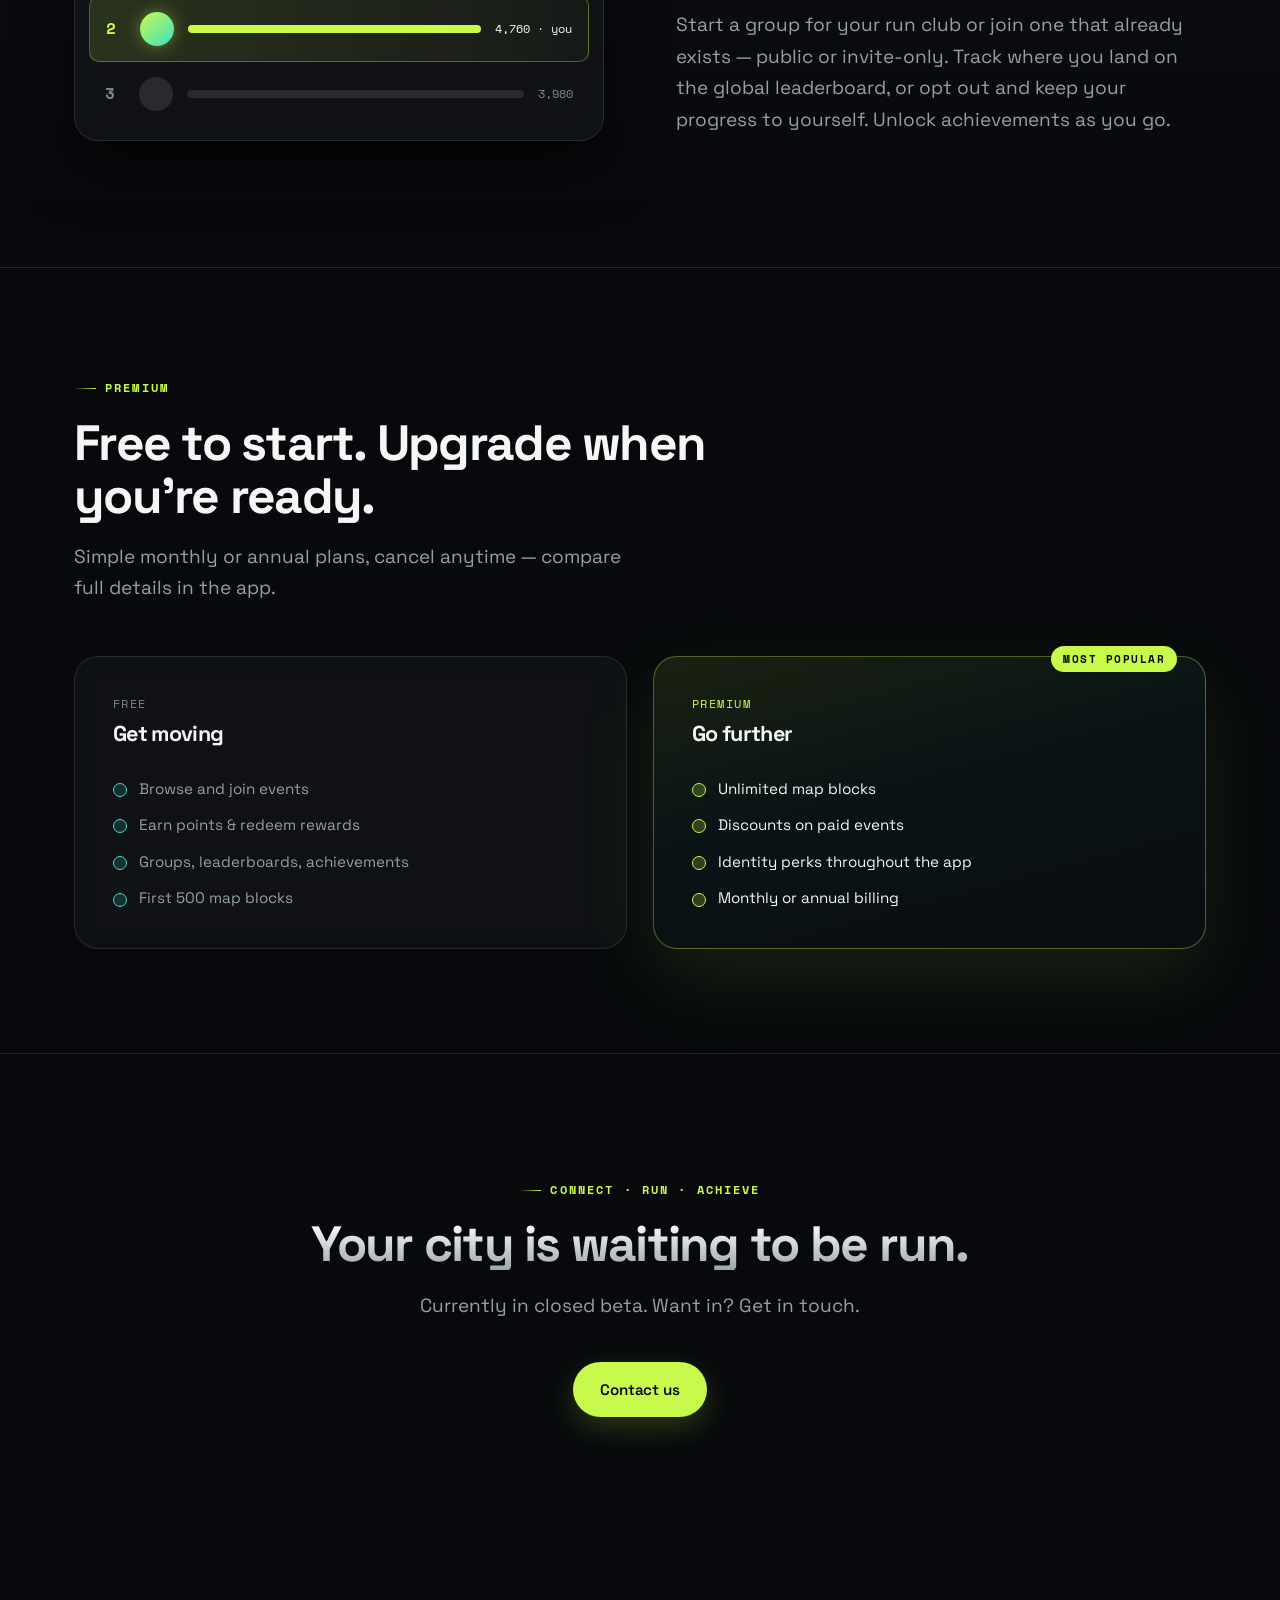
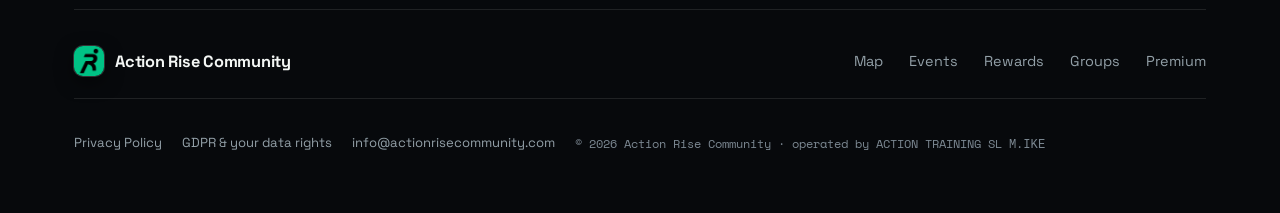
==== commit baa98444: "Remove App Store/Google Play links for closed beta, add contact email App isn't publicly downloadabl" ====
--- a/index.html
+++ b/index.html
@@ -261,7 +261,7 @@
       <a class="nav-link" href="#groups">Groups</a>
       <a class="nav-link" href="#premium">Premium</a>
     </nav>
-    <a class="btn btn-primary btn-sm nav-cta" href="#get-app">Get the app</a>
+    <a class="btn btn-primary btn-sm nav-cta" href="mailto:info@actionrisecommunity.com">Contact us</a>
     <button class="nav-toggle" id="navToggle" type="button" aria-label="Open menu" aria-expanded="false" aria-controls="navDrawer">
       <span class="nav-toggle-bars"><span></span><span></span><span></span></span>
     </button>
@@ -276,7 +276,7 @@
     <a class="drawer-link" href="#groups" style="--d:160ms">Groups</a>
     <a class="drawer-link" href="#premium" style="--d:200ms">Premium</a>
   </nav>
-  <a class="btn btn-primary drawer-cta" href="#get-app">Get the app</a>
+  <a class="btn btn-primary drawer-cta" href="mailto:info@actionrisecommunity.com">Contact us</a>
 </div>
 
 <main id="top">
@@ -288,16 +288,9 @@
         <h1 class="h1"><span class="grad-text">Run the grid.<br>Level up<br>your</span> <mark class="hl">city</mark>.</h1>
         <p class="lede">Action Rise Community turns every mile into a living map of where you run — 500‑metre blocks that climb from Bronze to Platinum the more you show up. It's yours alone: no leaderboard raids, nobody can take a block from you.</p>
         <div class="btn-row" id="get-app">
-          <a class="btn btn-primary" href="#">
-            <svg class="store-glyph" viewBox="0 0 24 24" fill="currentColor" aria-hidden="true"><path d="M16.5 12.6c0-2.3 1.9-3.4 2-3.5-1.1-1.6-2.8-1.8-3.4-1.8-1.4-.15-2.8.85-3.5.85s-1.85-.83-3-.81c-1.55.02-3 .9-3.8 2.29-1.62 2.8-.41 6.95 1.16 9.22.77 1.11 1.68 2.36 2.88 2.31 1.16-.05 1.6-.75 3-.75s1.8.75 3.02.72c1.25-.02 2.04-1.13 2.8-2.25.88-1.29 1.24-2.54 1.26-2.6-.03-.01-2.42-.93-2.42-3.68zM14.2 5.1c.63-.77 1.06-1.83.94-2.9-.91.04-2.01.61-2.66 1.37-.58.68-1.09 1.76-.95 2.8 1.01.08 2.04-.51 2.67-1.27z"/></svg>
-            App Store
-          </a>
-          <a class="btn btn-outline" href="#">
-            <svg class="store-glyph" viewBox="0 0 24 24" fill="currentColor" aria-hidden="true"><path d="M3.6 2.3c-.26.28-.4.7-.4 1.25v16.9c0 .55.14.97.4 1.25l.06.05 9.47-9.47v-.22L3.66 2.6l-.06-.3zM16.9 15.6l-3.16-3.16v-.22l3.16-3.16.07.04 3.74 2.13c1.07.6 1.07 1.6 0 2.21l-3.74 2.12-.07.04zM15.6 16.9L12.4 13.7 3.6 22.5c.35.37.93.42 1.58.05l10.42-5.65zM15.6 7.1L5.18 1.45C4.53 1.08 3.95 1.13 3.6 1.5l8.8 8.8 3.2-3.2z"/></svg>
-            Google Play
-          </a>
-        </div>
-        <p class="fine-print">FREE TO START · iOS &amp; ANDROID</p>
+          <a class="btn btn-primary" href="mailto:info@actionrisecommunity.com">Contact us</a>
+        </div>
+        <p class="fine-print">CURRENTLY IN CLOSED BETA · info@actionrisecommunity.com</p>
 
         <div class="hero-stats">
           <div class="stat"><div class="num">500<em>m</em></div><div class="cap">Block size</div></div>
@@ -455,10 +448,9 @@
     <div class="wrap">
       <p class="eyebrow">Connect · Run · Achieve</p>
       <h2 class="h2 grad-text">Your city is waiting to be run.</h2>
-      <p class="lede">Free to start, on iOS and Android.</p>
+      <p class="lede">Currently in closed beta. Want in? Get in touch.</p>
       <div class="btn-row">
-        <a class="btn btn-primary" href="#">Get it on the App Store</a>
-        <a class="btn btn-outline" href="#">Get it on Google Play</a>
+        <a class="btn btn-primary" href="mailto:info@actionrisecommunity.com">Contact us</a>
       </div>
     </div>
   </section>
@@ -483,6 +475,7 @@
     <div class="footer-legal">
       <a href="privacy-policy.html">Privacy Policy</a>
       <a href="gdpr.html">GDPR &amp; your data rights</a>
+      <a href="mailto:info@actionrisecommunity.com">info@actionrisecommunity.com</a>
       <p class="footer-meta">© 2026 Action Rise Community · operated by ACTION TRAINING SL Μ.ΙΚΕ</p>
     </div>
   </div>
--- a/assets/site.css
+++ b/assets/site.css
@@ -217,7 +217,6 @@
 
 .btn-sm{ padding:11px 20px; font-size:.85rem; }
 .btn-row{ display:flex; flex-wrap:wrap; gap:14px; }
-.btn .store-glyph{ width:17px; height:17px; flex-shrink:0; }
 
 /* responsive nav swap — after .btn so it wins on display */
 @media (max-width:820px){
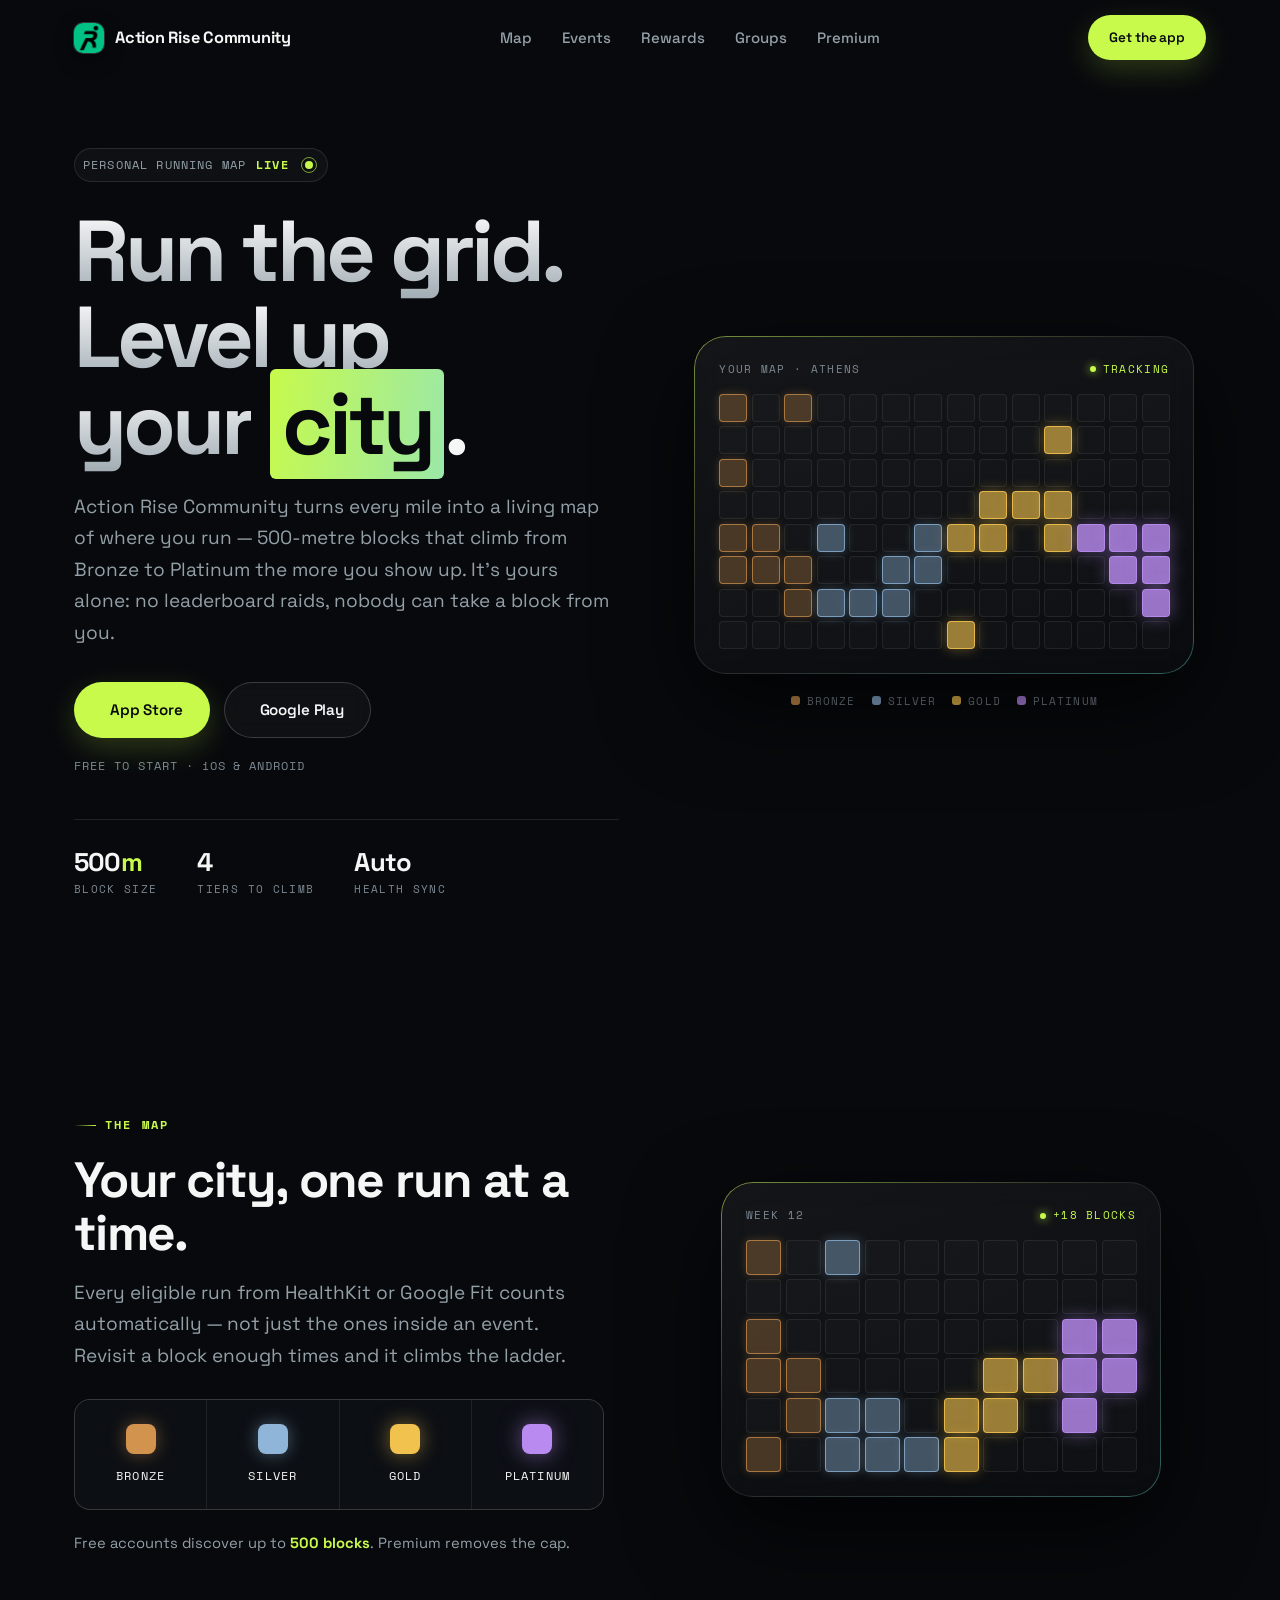
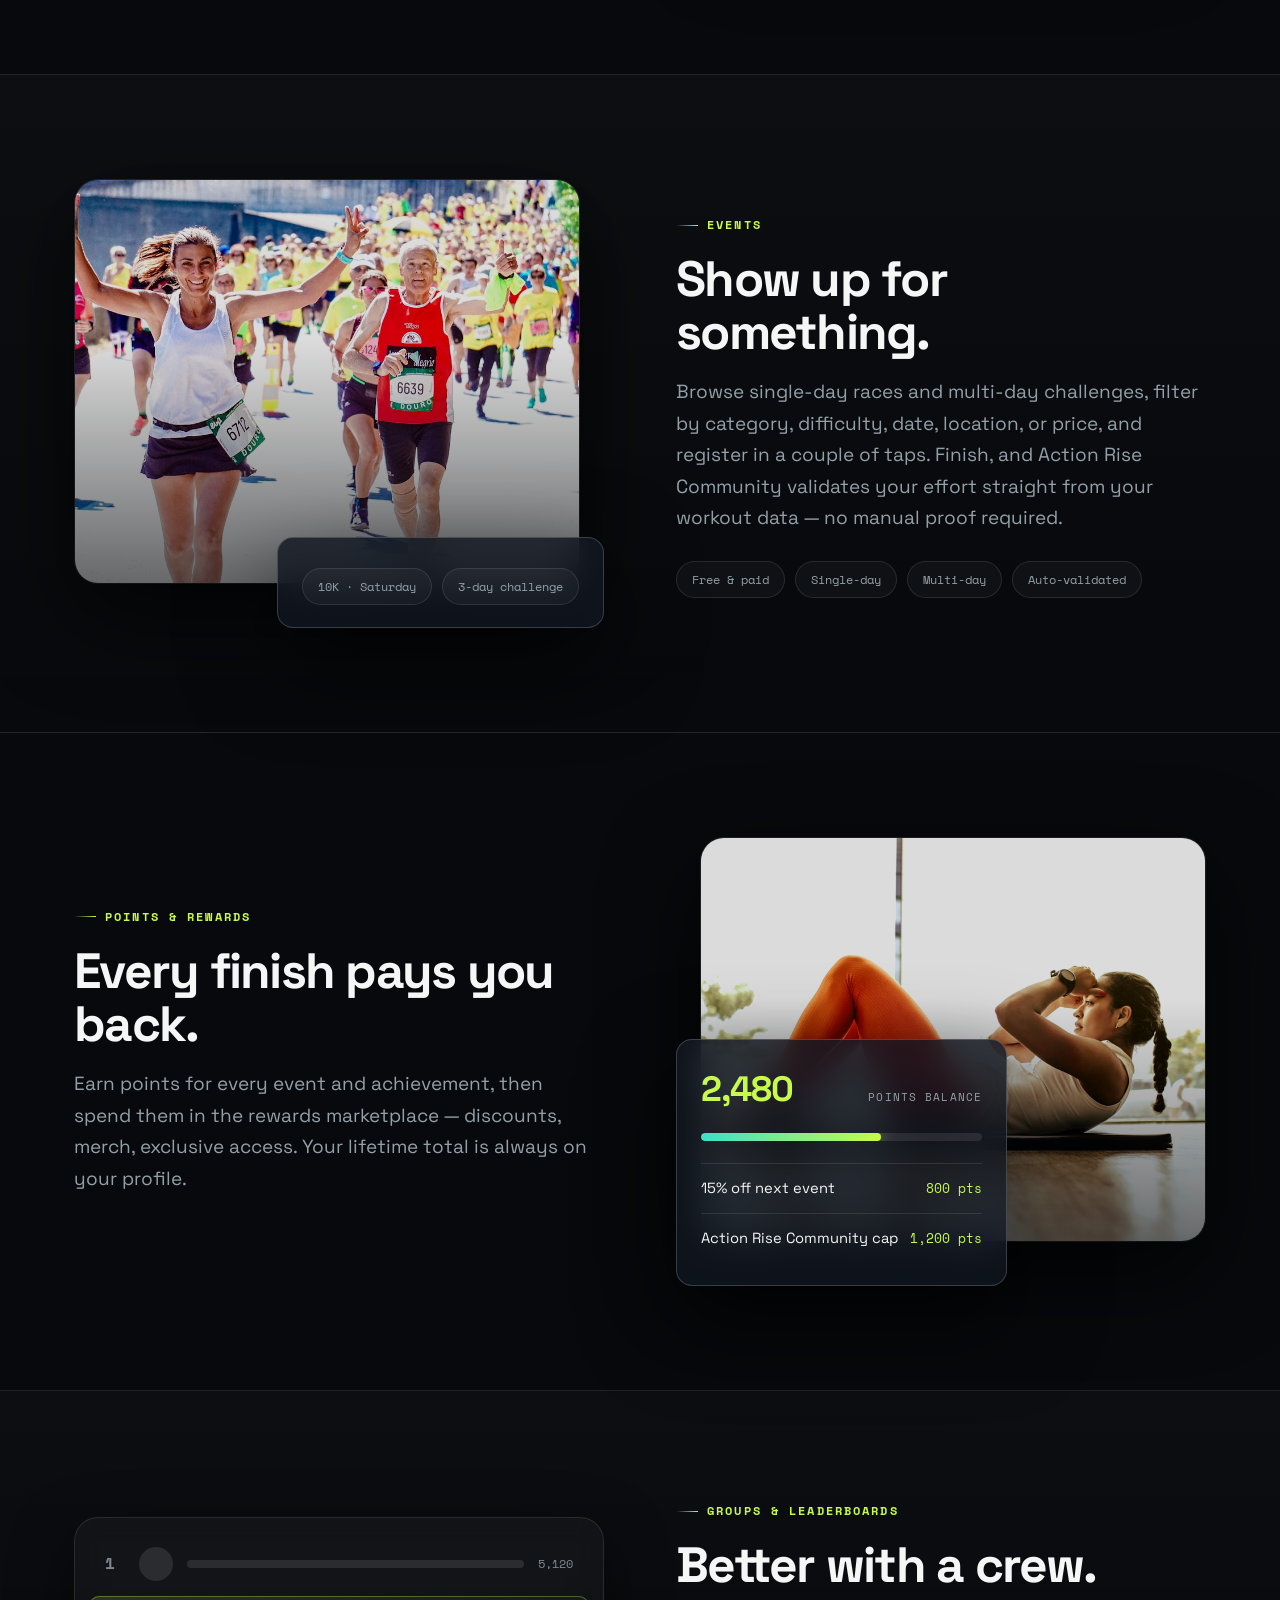
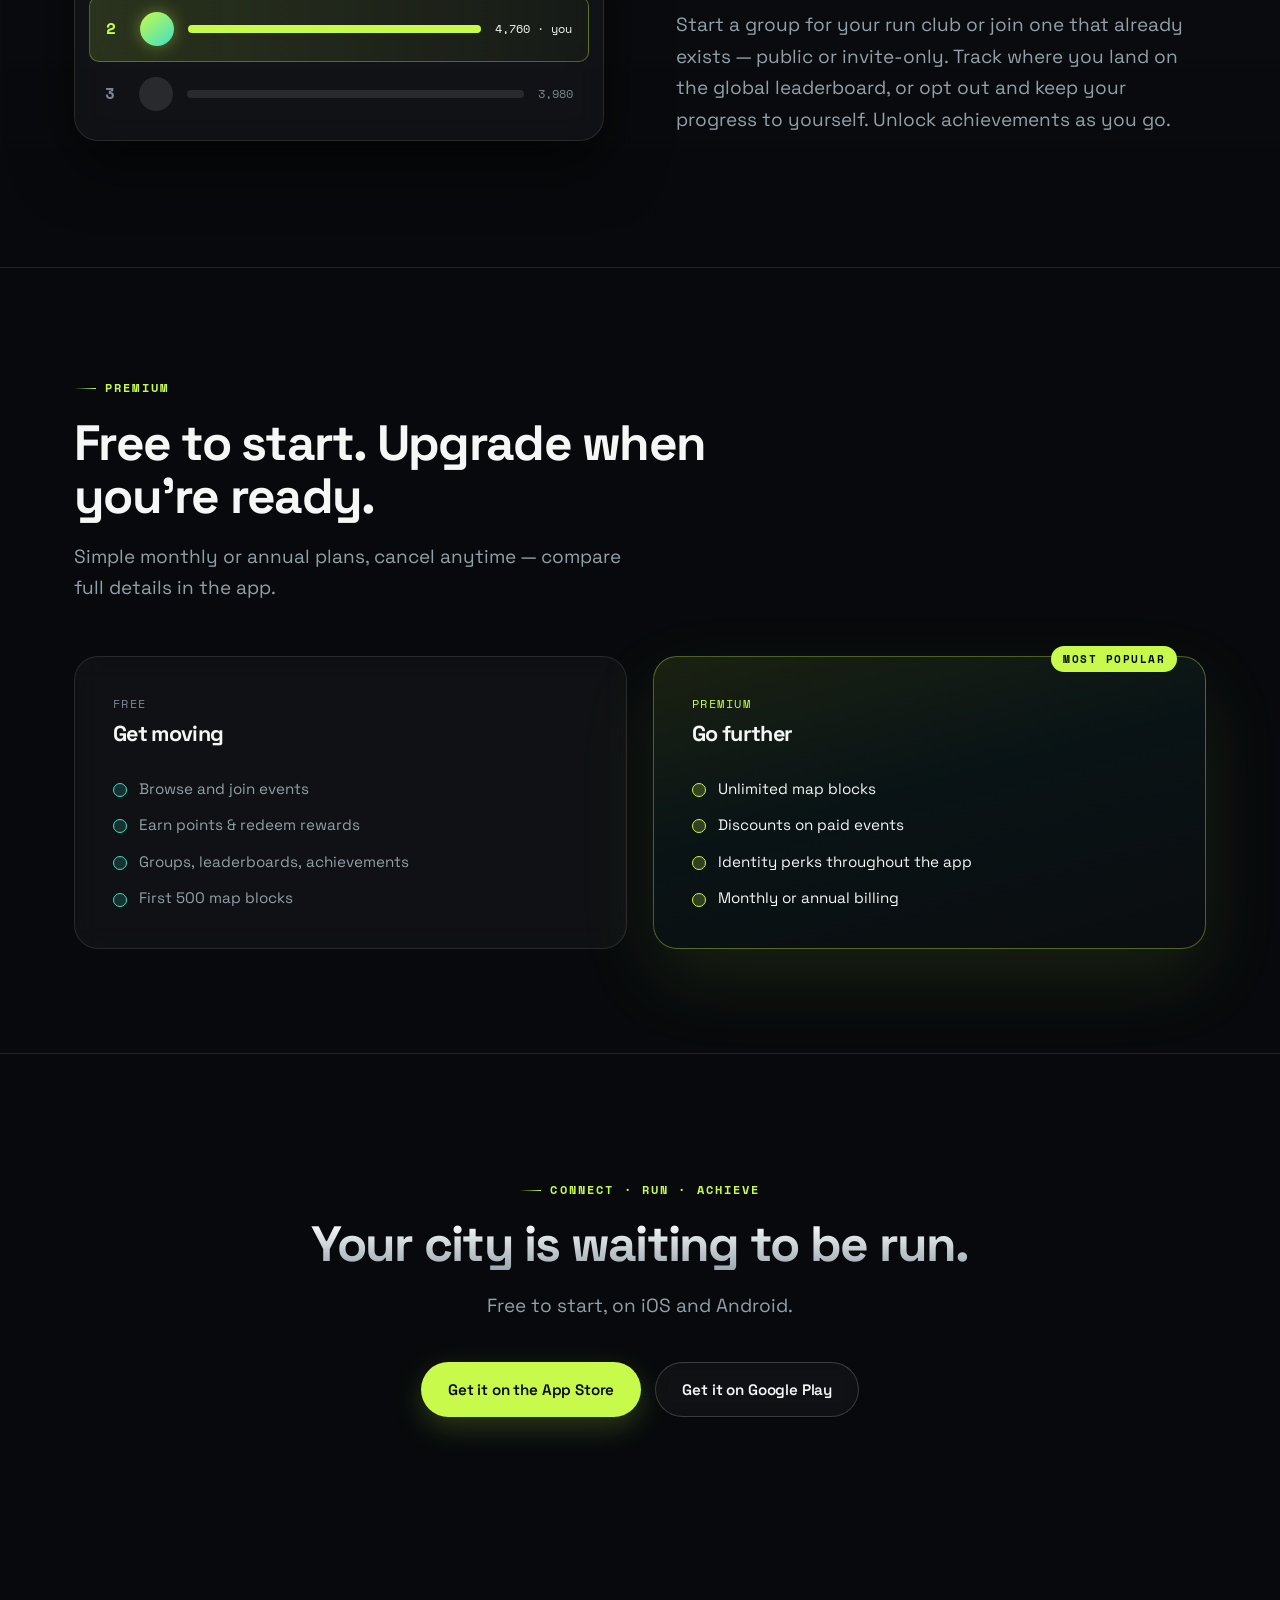
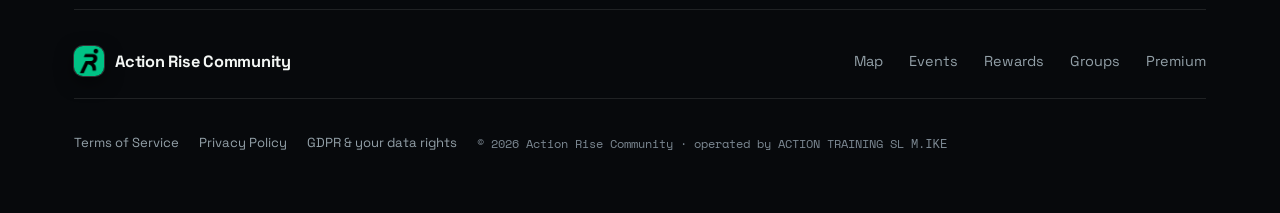
==== commit 3aeaa227: "feat(legal): add Terms of Service page (ACT-269) Both stores need a reachable Terms of Service along" ====
--- a/index.html
+++ b/index.html
@@ -261,7 +261,7 @@
       <a class="nav-link" href="#groups">Groups</a>
       <a class="nav-link" href="#premium">Premium</a>
     </nav>
-    <a class="btn btn-primary btn-sm nav-cta" href="mailto:info@actionrisecommunity.com">Contact us</a>
+    <a class="btn btn-primary btn-sm nav-cta" href="#get-app">Get the app</a>
     <button class="nav-toggle" id="navToggle" type="button" aria-label="Open menu" aria-expanded="false" aria-controls="navDrawer">
       <span class="nav-toggle-bars"><span></span><span></span><span></span></span>
     </button>
@@ -276,7 +276,7 @@
     <a class="drawer-link" href="#groups" style="--d:160ms">Groups</a>
     <a class="drawer-link" href="#premium" style="--d:200ms">Premium</a>
   </nav>
-  <a class="btn btn-primary drawer-cta" href="mailto:info@actionrisecommunity.com">Contact us</a>
+  <a class="btn btn-primary drawer-cta" href="#get-app">Get the app</a>
 </div>
 
 <main id="top">
@@ -288,9 +288,16 @@
         <h1 class="h1"><span class="grad-text">Run the grid.<br>Level up<br>your</span> <mark class="hl">city</mark>.</h1>
         <p class="lede">Action Rise Community turns every mile into a living map of where you run — 500‑metre blocks that climb from Bronze to Platinum the more you show up. It's yours alone: no leaderboard raids, nobody can take a block from you.</p>
         <div class="btn-row" id="get-app">
-          <a class="btn btn-primary" href="mailto:info@actionrisecommunity.com">Contact us</a>
-        </div>
-        <p class="fine-print">CURRENTLY IN CLOSED BETA · info@actionrisecommunity.com</p>
+          <a class="btn btn-primary" href="#">
+            <svg class="store-glyph" viewBox="0 0 24 24" fill="currentColor" aria-hidden="true"><path d="M16.5 12.6c0-2.3 1.9-3.4 2-3.5-1.1-1.6-2.8-1.8-3.4-1.8-1.4-.15-2.8.85-3.5.85s-1.85-.83-3-.81c-1.55.02-3 .9-3.8 2.29-1.62 2.8-.41 6.95 1.16 9.22.77 1.11 1.68 2.36 2.88 2.31 1.16-.05 1.6-.75 3-.75s1.8.75 3.02.72c1.25-.02 2.04-1.13 2.8-2.25.88-1.29 1.24-2.54 1.26-2.6-.03-.01-2.42-.93-2.42-3.68zM14.2 5.1c.63-.77 1.06-1.83.94-2.9-.91.04-2.01.61-2.66 1.37-.58.68-1.09 1.76-.95 2.8 1.01.08 2.04-.51 2.67-1.27z"/></svg>
+            App Store
+          </a>
+          <a class="btn btn-outline" href="#">
+            <svg class="store-glyph" viewBox="0 0 24 24" fill="currentColor" aria-hidden="true"><path d="M3.6 2.3c-.26.28-.4.7-.4 1.25v16.9c0 .55.14.97.4 1.25l.06.05 9.47-9.47v-.22L3.66 2.6l-.06-.3zM16.9 15.6l-3.16-3.16v-.22l3.16-3.16.07.04 3.74 2.13c1.07.6 1.07 1.6 0 2.21l-3.74 2.12-.07.04zM15.6 16.9L12.4 13.7 3.6 22.5c.35.37.93.42 1.58.05l10.42-5.65zM15.6 7.1L5.18 1.45C4.53 1.08 3.95 1.13 3.6 1.5l8.8 8.8 3.2-3.2z"/></svg>
+            Google Play
+          </a>
+        </div>
+        <p class="fine-print">FREE TO START · iOS &amp; ANDROID</p>
 
         <div class="hero-stats">
           <div class="stat"><div class="num">500<em>m</em></div><div class="cap">Block size</div></div>
@@ -448,9 +455,10 @@
     <div class="wrap">
       <p class="eyebrow">Connect · Run · Achieve</p>
       <h2 class="h2 grad-text">Your city is waiting to be run.</h2>
-      <p class="lede">Currently in closed beta. Want in? Get in touch.</p>
+      <p class="lede">Free to start, on iOS and Android.</p>
       <div class="btn-row">
-        <a class="btn btn-primary" href="mailto:info@actionrisecommunity.com">Contact us</a>
+        <a class="btn btn-primary" href="#">Get it on the App Store</a>
+        <a class="btn btn-outline" href="#">Get it on Google Play</a>
       </div>
     </div>
   </section>
@@ -473,9 +481,9 @@
       </nav>
     </div>
     <div class="footer-legal">
+      <a href="terms.html">Terms of Service</a>
       <a href="privacy-policy.html">Privacy Policy</a>
       <a href="gdpr.html">GDPR &amp; your data rights</a>
-      <a href="mailto:info@actionrisecommunity.com">info@actionrisecommunity.com</a>
       <p class="footer-meta">© 2026 Action Rise Community · operated by ACTION TRAINING SL Μ.ΙΚΕ</p>
     </div>
   </div>
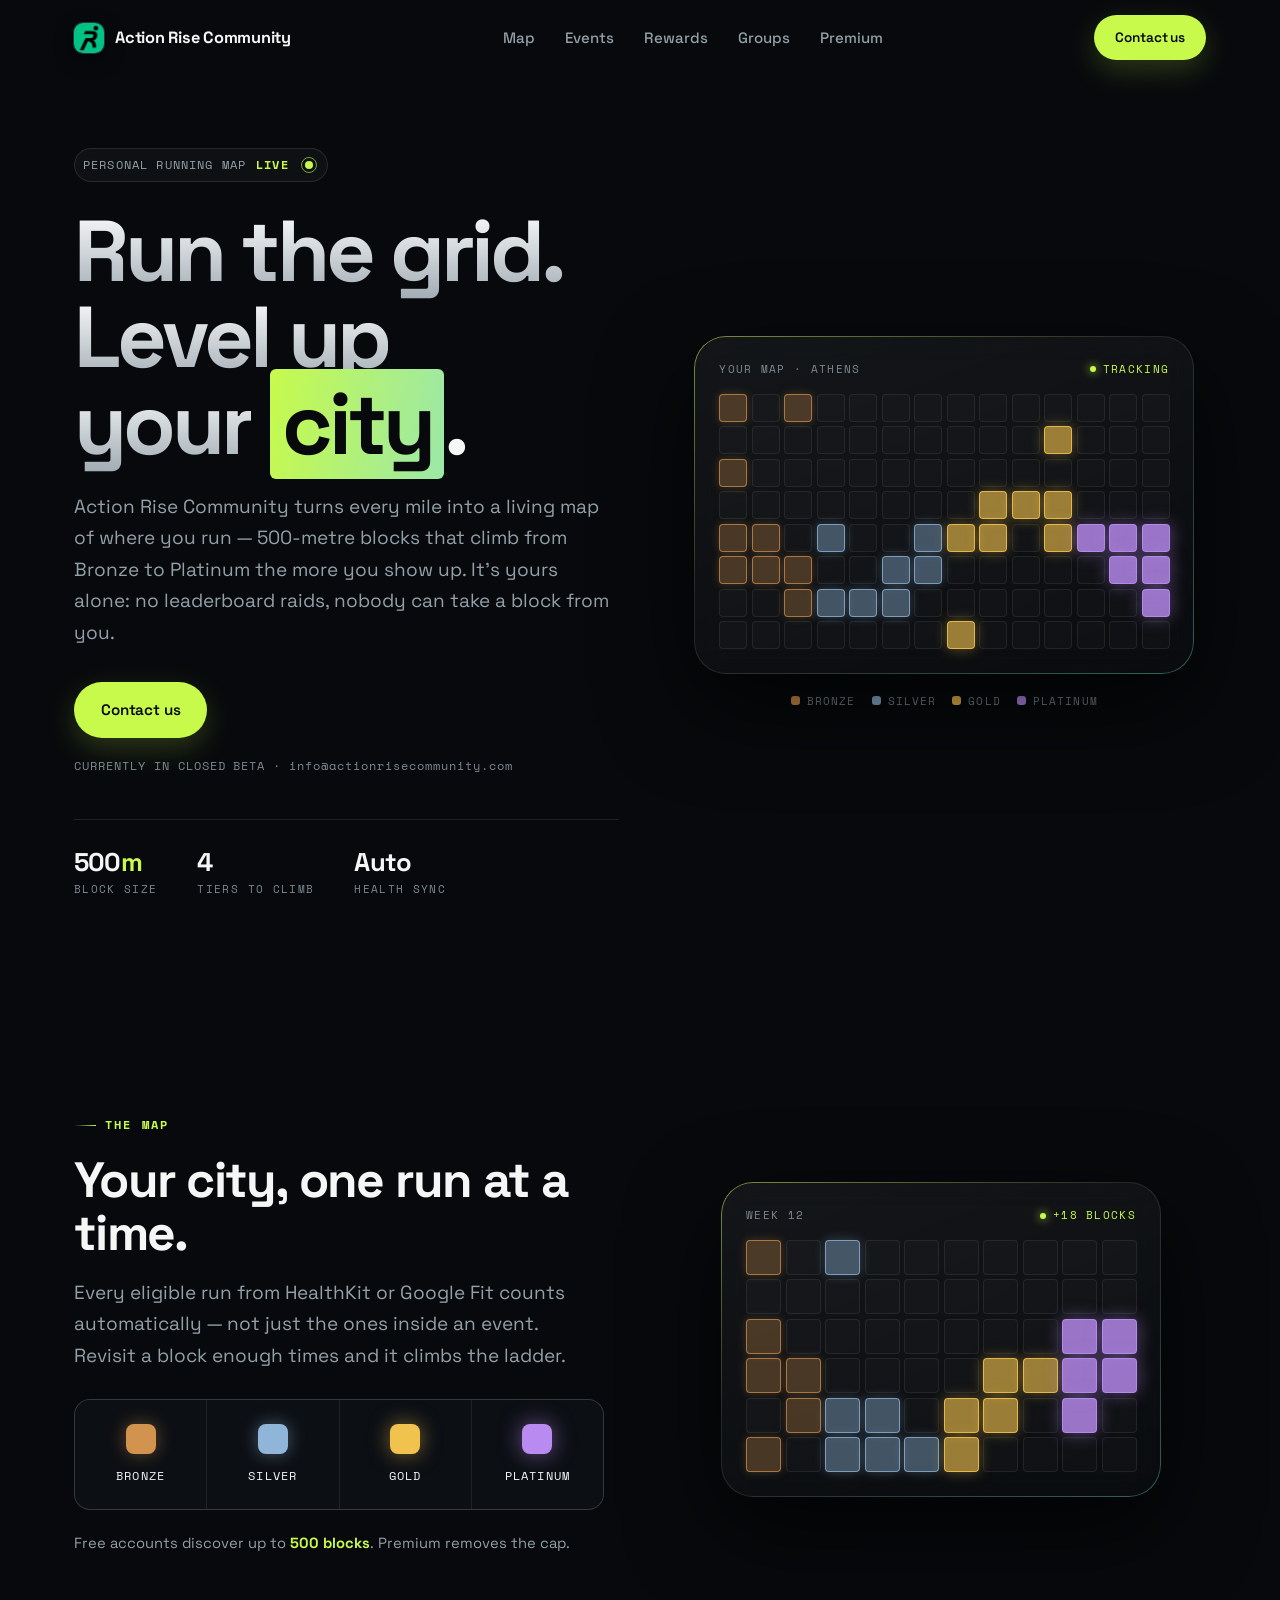
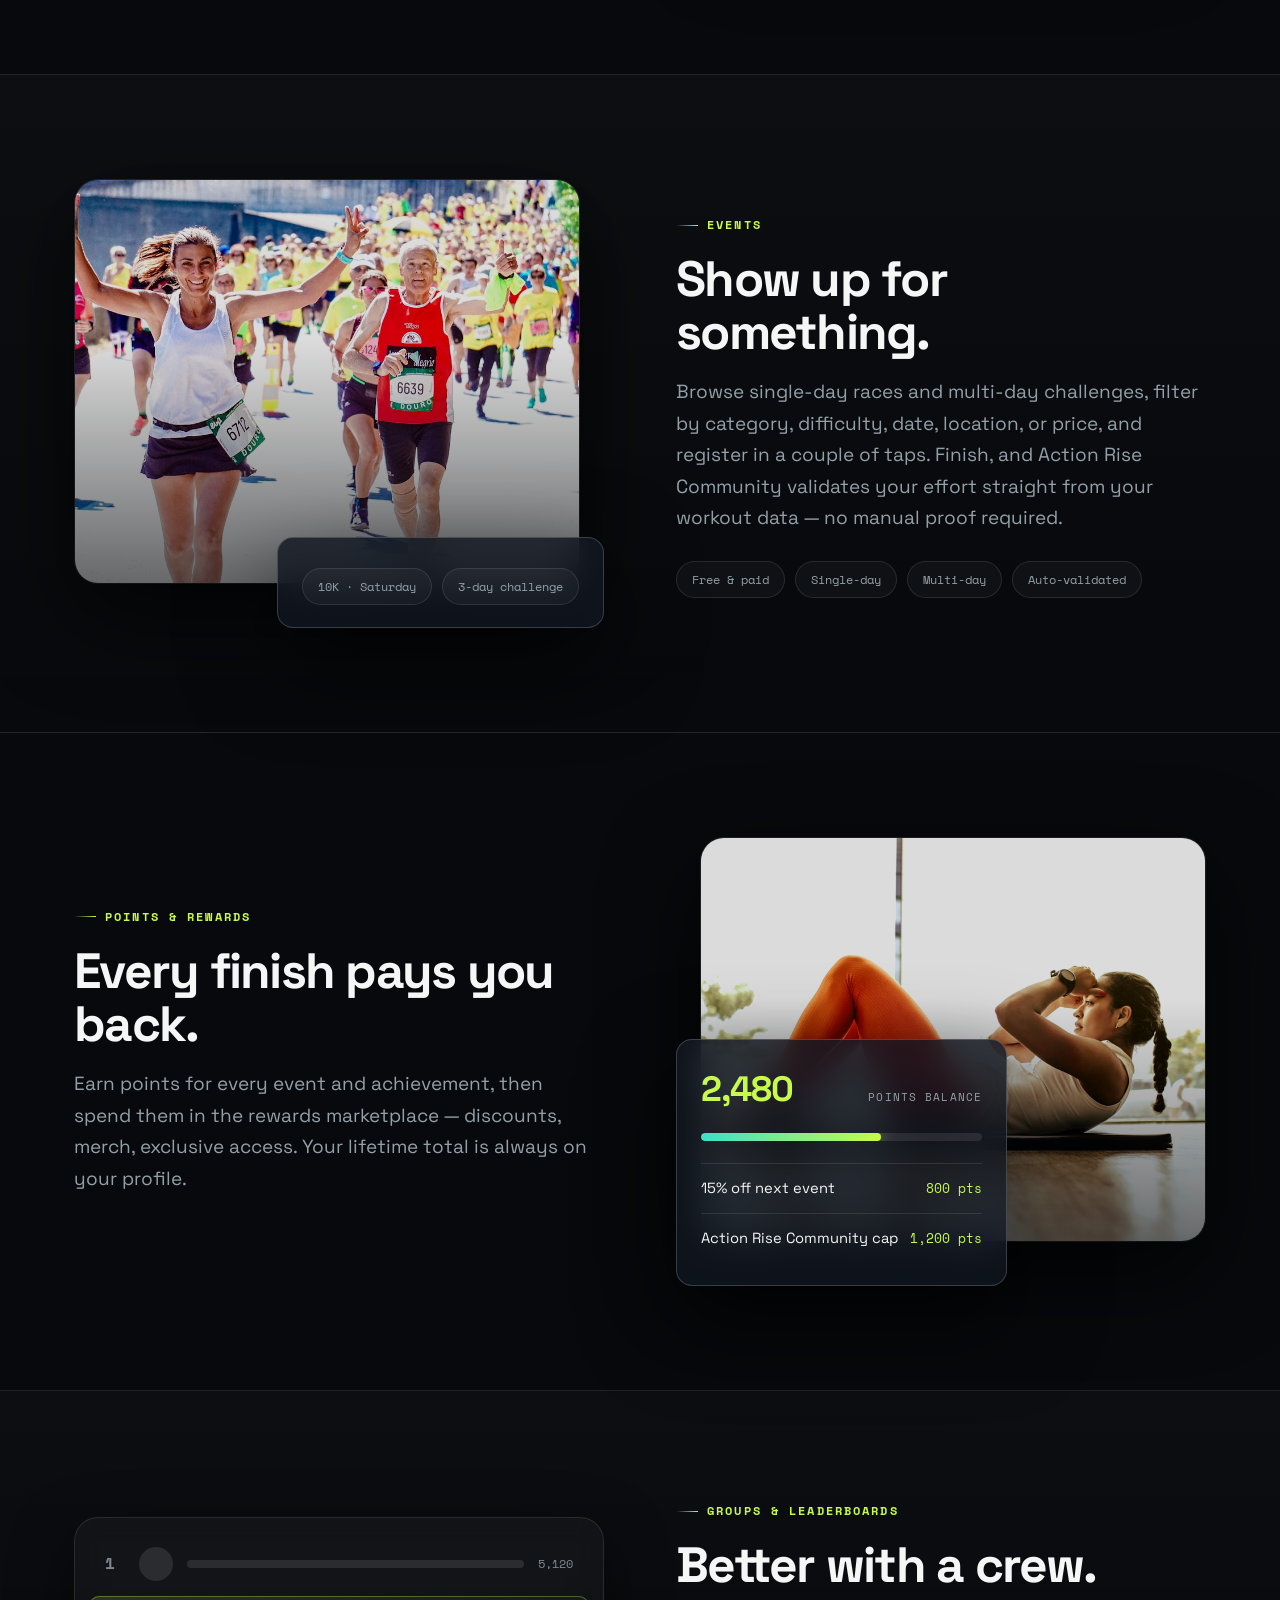
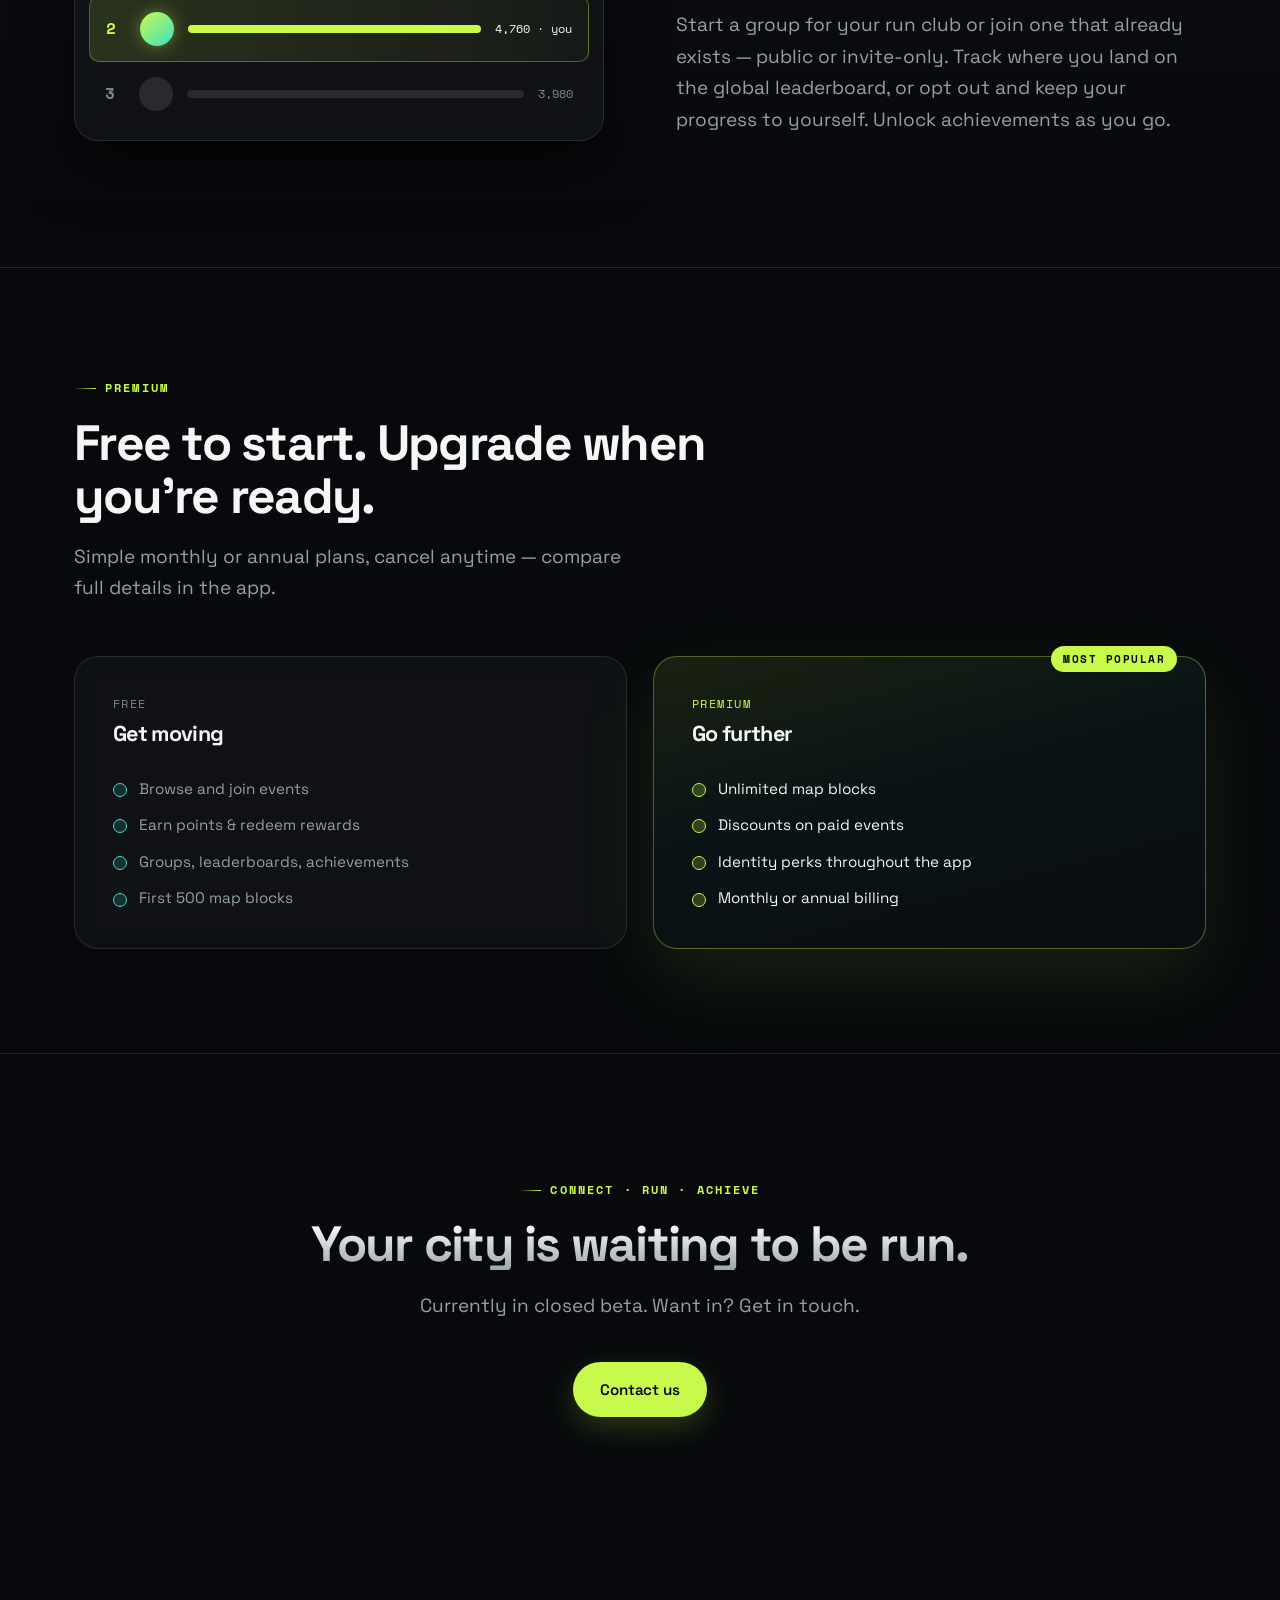
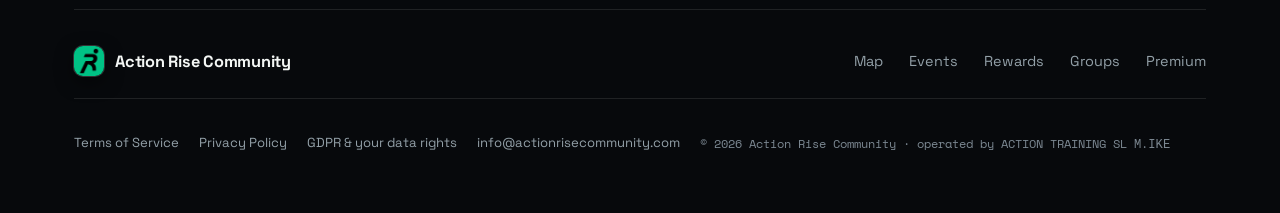
==== commit 0301ba71: "Merge pull request #4 from apanousis/feature/ACT-269_terms-of-service feat(legal): add Terms of Serv" ====
--- a/index.html
+++ b/index.html
@@ -261,7 +261,7 @@
       <a class="nav-link" href="#groups">Groups</a>
       <a class="nav-link" href="#premium">Premium</a>
     </nav>
-    <a class="btn btn-primary btn-sm nav-cta" href="#get-app">Get the app</a>
+    <a class="btn btn-primary btn-sm nav-cta" href="mailto:info@actionrisecommunity.com">Contact us</a>
     <button class="nav-toggle" id="navToggle" type="button" aria-label="Open menu" aria-expanded="false" aria-controls="navDrawer">
       <span class="nav-toggle-bars"><span></span><span></span><span></span></span>
     </button>
@@ -276,7 +276,7 @@
     <a class="drawer-link" href="#groups" style="--d:160ms">Groups</a>
     <a class="drawer-link" href="#premium" style="--d:200ms">Premium</a>
   </nav>
-  <a class="btn btn-primary drawer-cta" href="#get-app">Get the app</a>
+  <a class="btn btn-primary drawer-cta" href="mailto:info@actionrisecommunity.com">Contact us</a>
 </div>
 
 <main id="top">
@@ -288,16 +288,9 @@
         <h1 class="h1"><span class="grad-text">Run the grid.<br>Level up<br>your</span> <mark class="hl">city</mark>.</h1>
         <p class="lede">Action Rise Community turns every mile into a living map of where you run — 500‑metre blocks that climb from Bronze to Platinum the more you show up. It's yours alone: no leaderboard raids, nobody can take a block from you.</p>
         <div class="btn-row" id="get-app">
-          <a class="btn btn-primary" href="#">
-            <svg class="store-glyph" viewBox="0 0 24 24" fill="currentColor" aria-hidden="true"><path d="M16.5 12.6c0-2.3 1.9-3.4 2-3.5-1.1-1.6-2.8-1.8-3.4-1.8-1.4-.15-2.8.85-3.5.85s-1.85-.83-3-.81c-1.55.02-3 .9-3.8 2.29-1.62 2.8-.41 6.95 1.16 9.22.77 1.11 1.68 2.36 2.88 2.31 1.16-.05 1.6-.75 3-.75s1.8.75 3.02.72c1.25-.02 2.04-1.13 2.8-2.25.88-1.29 1.24-2.54 1.26-2.6-.03-.01-2.42-.93-2.42-3.68zM14.2 5.1c.63-.77 1.06-1.83.94-2.9-.91.04-2.01.61-2.66 1.37-.58.68-1.09 1.76-.95 2.8 1.01.08 2.04-.51 2.67-1.27z"/></svg>
-            App Store
-          </a>
-          <a class="btn btn-outline" href="#">
-            <svg class="store-glyph" viewBox="0 0 24 24" fill="currentColor" aria-hidden="true"><path d="M3.6 2.3c-.26.28-.4.7-.4 1.25v16.9c0 .55.14.97.4 1.25l.06.05 9.47-9.47v-.22L3.66 2.6l-.06-.3zM16.9 15.6l-3.16-3.16v-.22l3.16-3.16.07.04 3.74 2.13c1.07.6 1.07 1.6 0 2.21l-3.74 2.12-.07.04zM15.6 16.9L12.4 13.7 3.6 22.5c.35.37.93.42 1.58.05l10.42-5.65zM15.6 7.1L5.18 1.45C4.53 1.08 3.95 1.13 3.6 1.5l8.8 8.8 3.2-3.2z"/></svg>
-            Google Play
-          </a>
-        </div>
-        <p class="fine-print">FREE TO START · iOS &amp; ANDROID</p>
+          <a class="btn btn-primary" href="mailto:info@actionrisecommunity.com">Contact us</a>
+        </div>
+        <p class="fine-print">CURRENTLY IN CLOSED BETA · info@actionrisecommunity.com</p>
 
         <div class="hero-stats">
           <div class="stat"><div class="num">500<em>m</em></div><div class="cap">Block size</div></div>
@@ -455,10 +448,9 @@
     <div class="wrap">
       <p class="eyebrow">Connect · Run · Achieve</p>
       <h2 class="h2 grad-text">Your city is waiting to be run.</h2>
-      <p class="lede">Free to start, on iOS and Android.</p>
+      <p class="lede">Currently in closed beta. Want in? Get in touch.</p>
       <div class="btn-row">
-        <a class="btn btn-primary" href="#">Get it on the App Store</a>
-        <a class="btn btn-outline" href="#">Get it on Google Play</a>
+        <a class="btn btn-primary" href="mailto:info@actionrisecommunity.com">Contact us</a>
       </div>
     </div>
   </section>
@@ -484,6 +476,7 @@
       <a href="terms.html">Terms of Service</a>
       <a href="privacy-policy.html">Privacy Policy</a>
       <a href="gdpr.html">GDPR &amp; your data rights</a>
+      <a href="mailto:info@actionrisecommunity.com">info@actionrisecommunity.com</a>
       <p class="footer-meta">© 2026 Action Rise Community · operated by ACTION TRAINING SL Μ.ΙΚΕ</p>
     </div>
   </div>
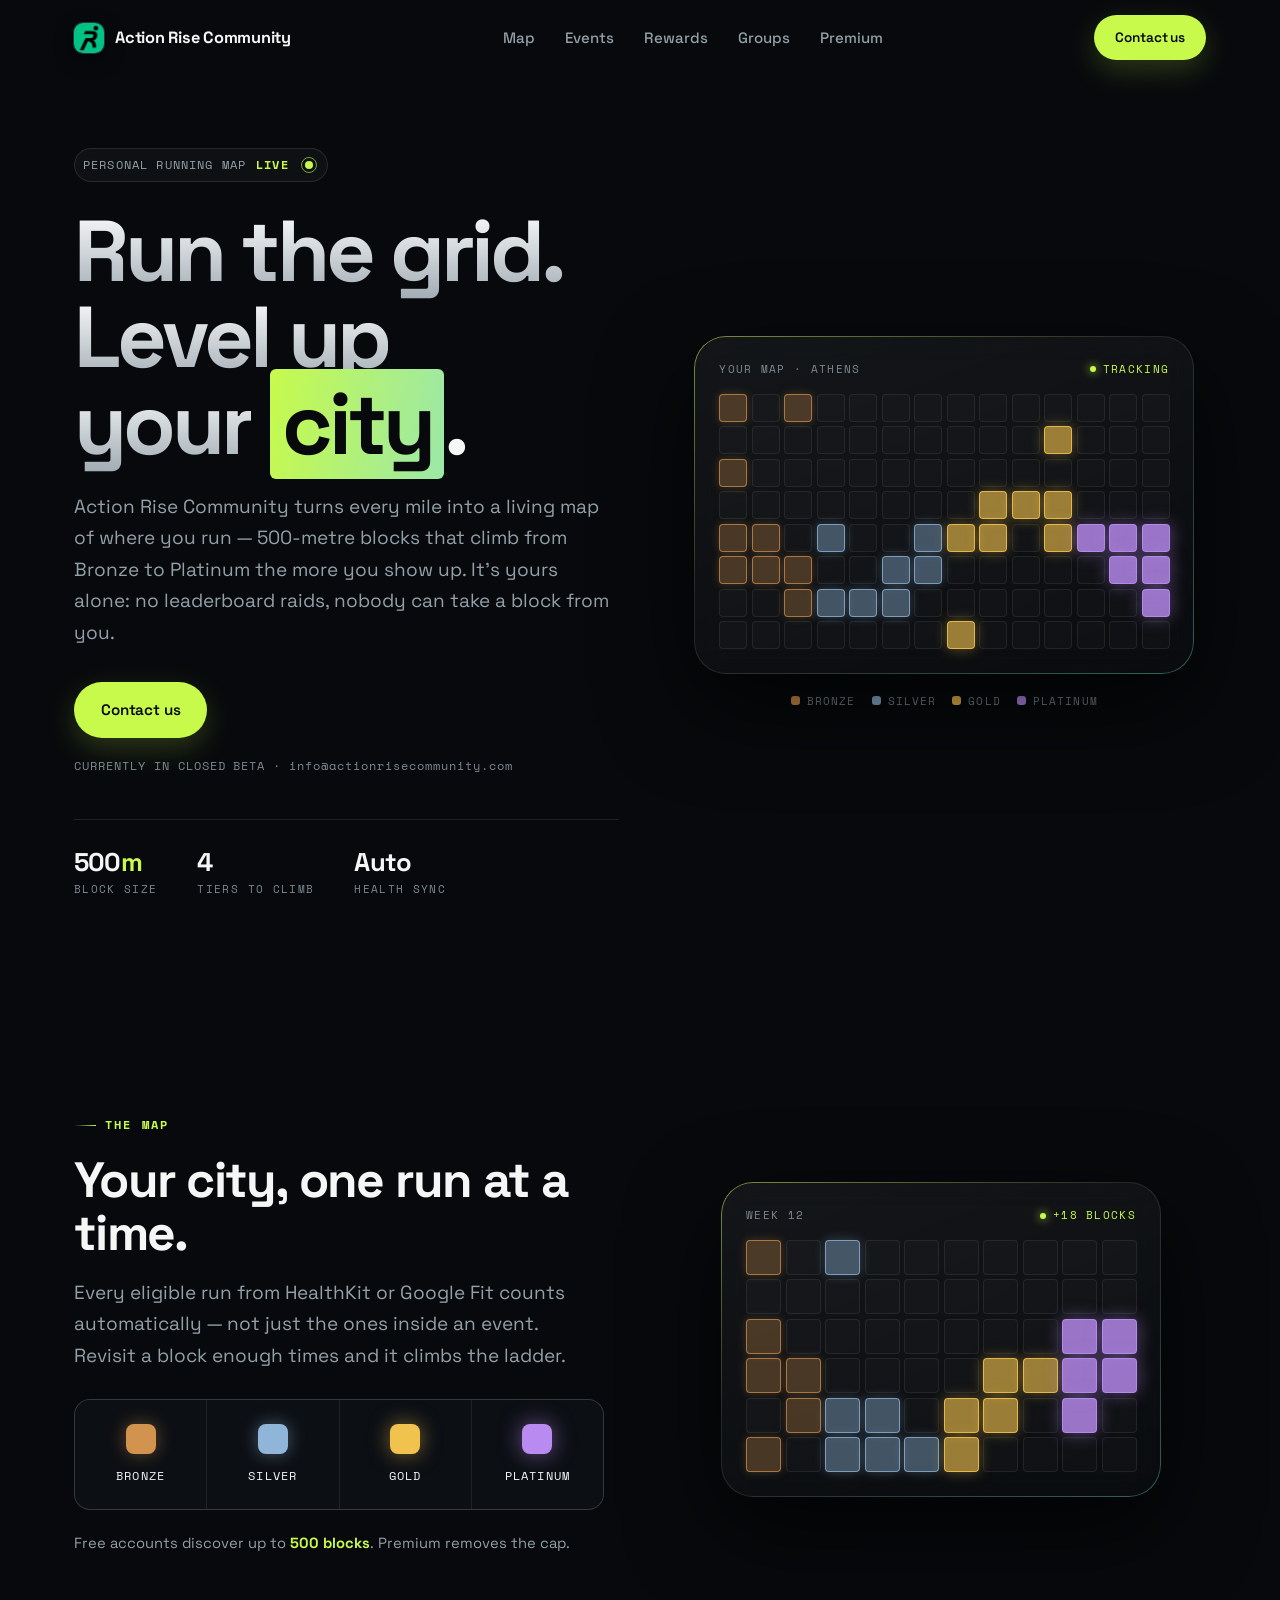
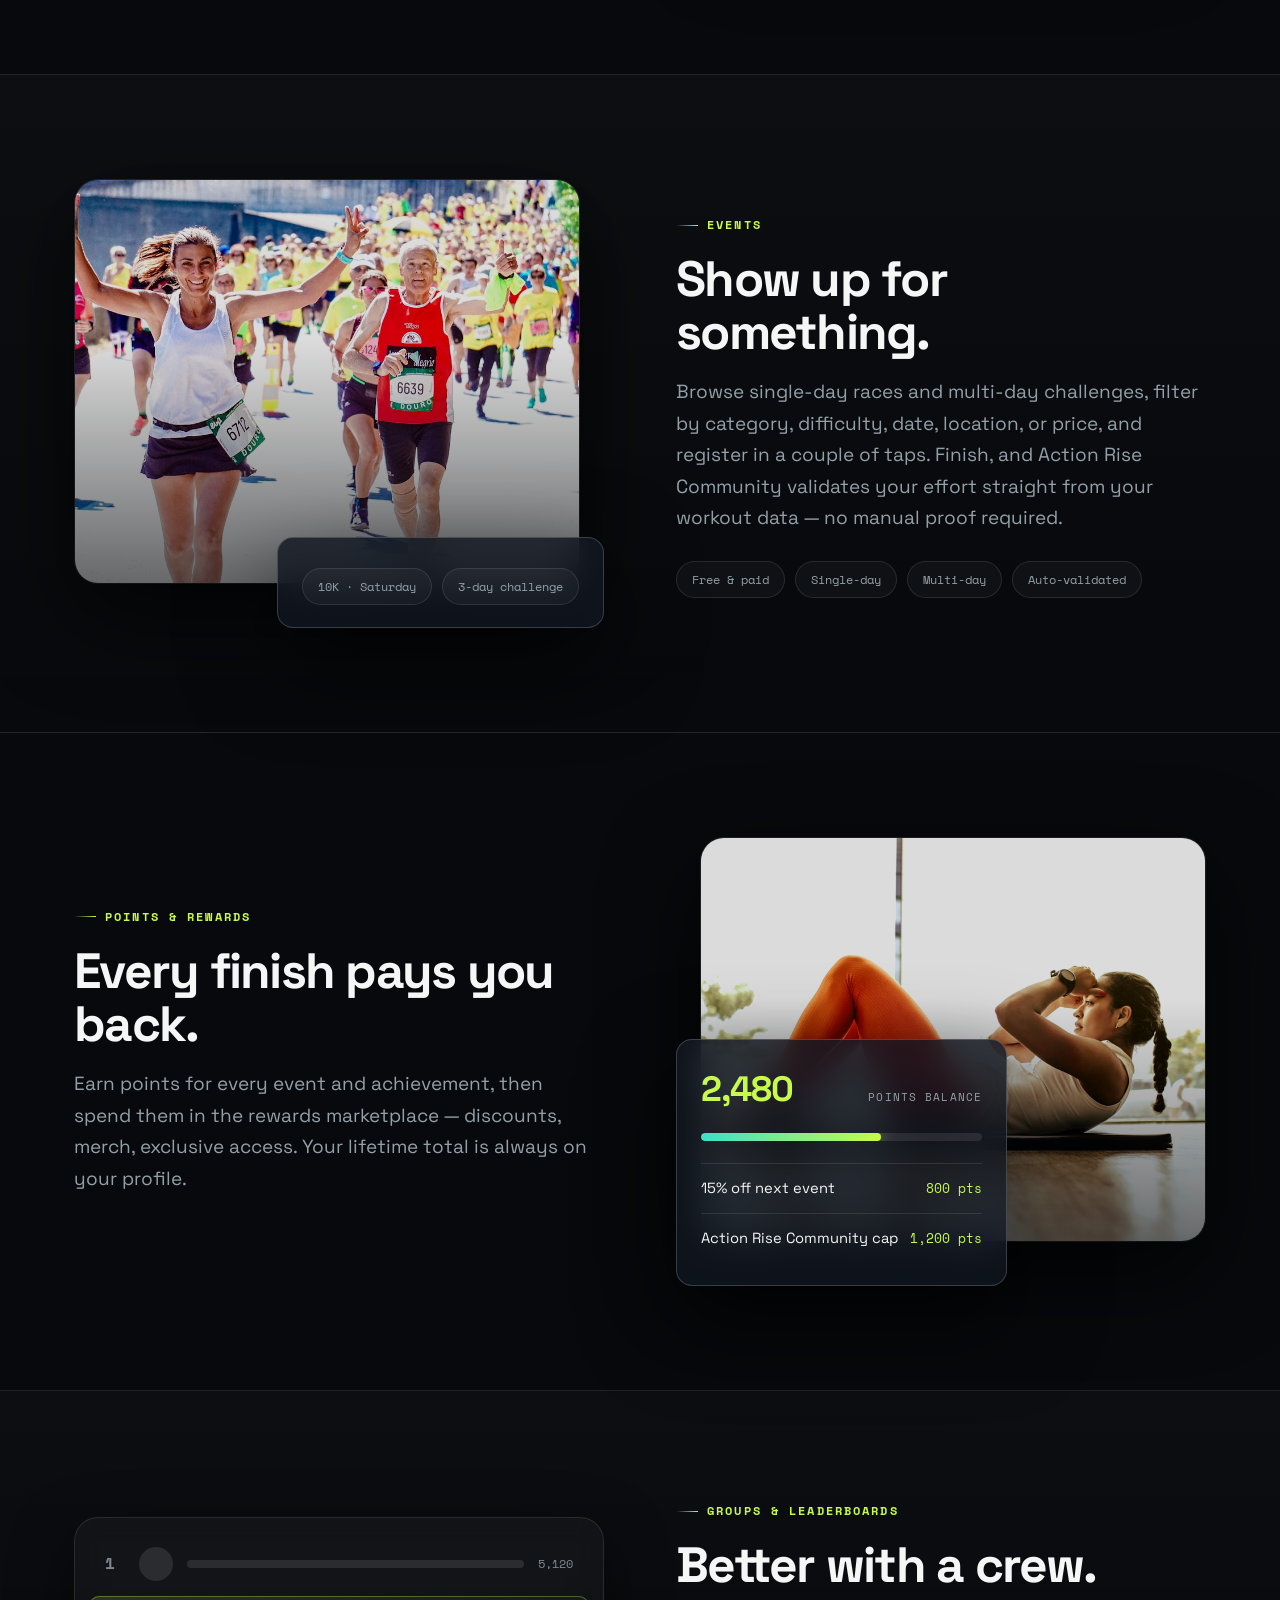
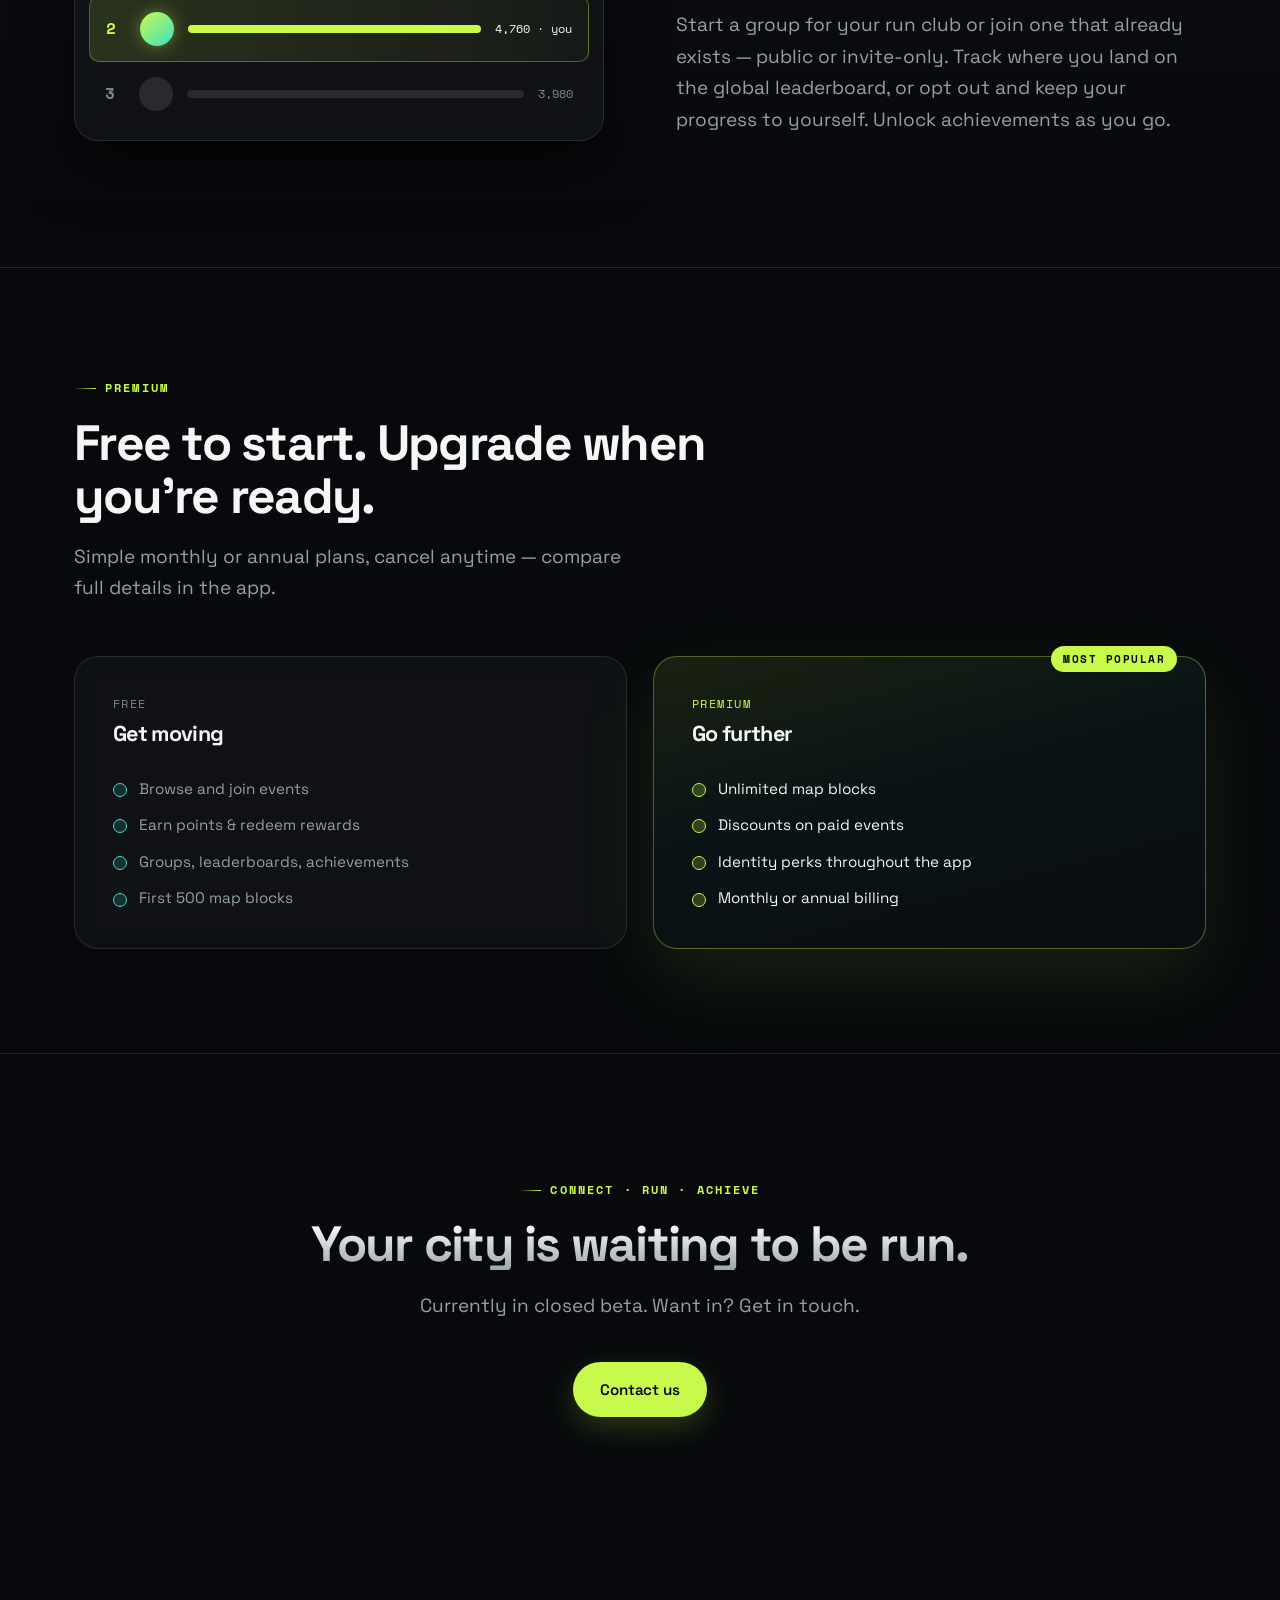
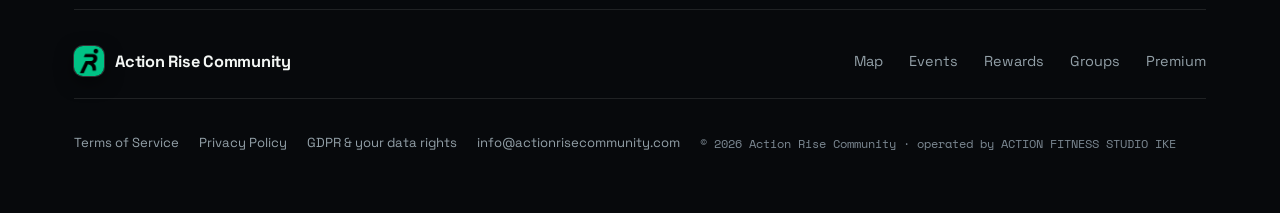
==== commit 33a91cf5: "Use ACTION FITNESS STUDIO IKE across terms, GDPR and homepage Remove address and tax details; keep c" ====
--- a/index.html
+++ b/index.html
@@ -477,7 +477,7 @@
       <a href="privacy-policy.html">Privacy Policy</a>
       <a href="gdpr.html">GDPR &amp; your data rights</a>
       <a href="mailto:info@actionrisecommunity.com">info@actionrisecommunity.com</a>
-      <p class="footer-meta">© 2026 Action Rise Community · operated by ACTION TRAINING SL Μ.ΙΚΕ</p>
+      <p class="footer-meta">© 2026 Action Rise Community · operated by ACTION FITNESS STUDIO IKE</p>
     </div>
   </div>
 </footer>
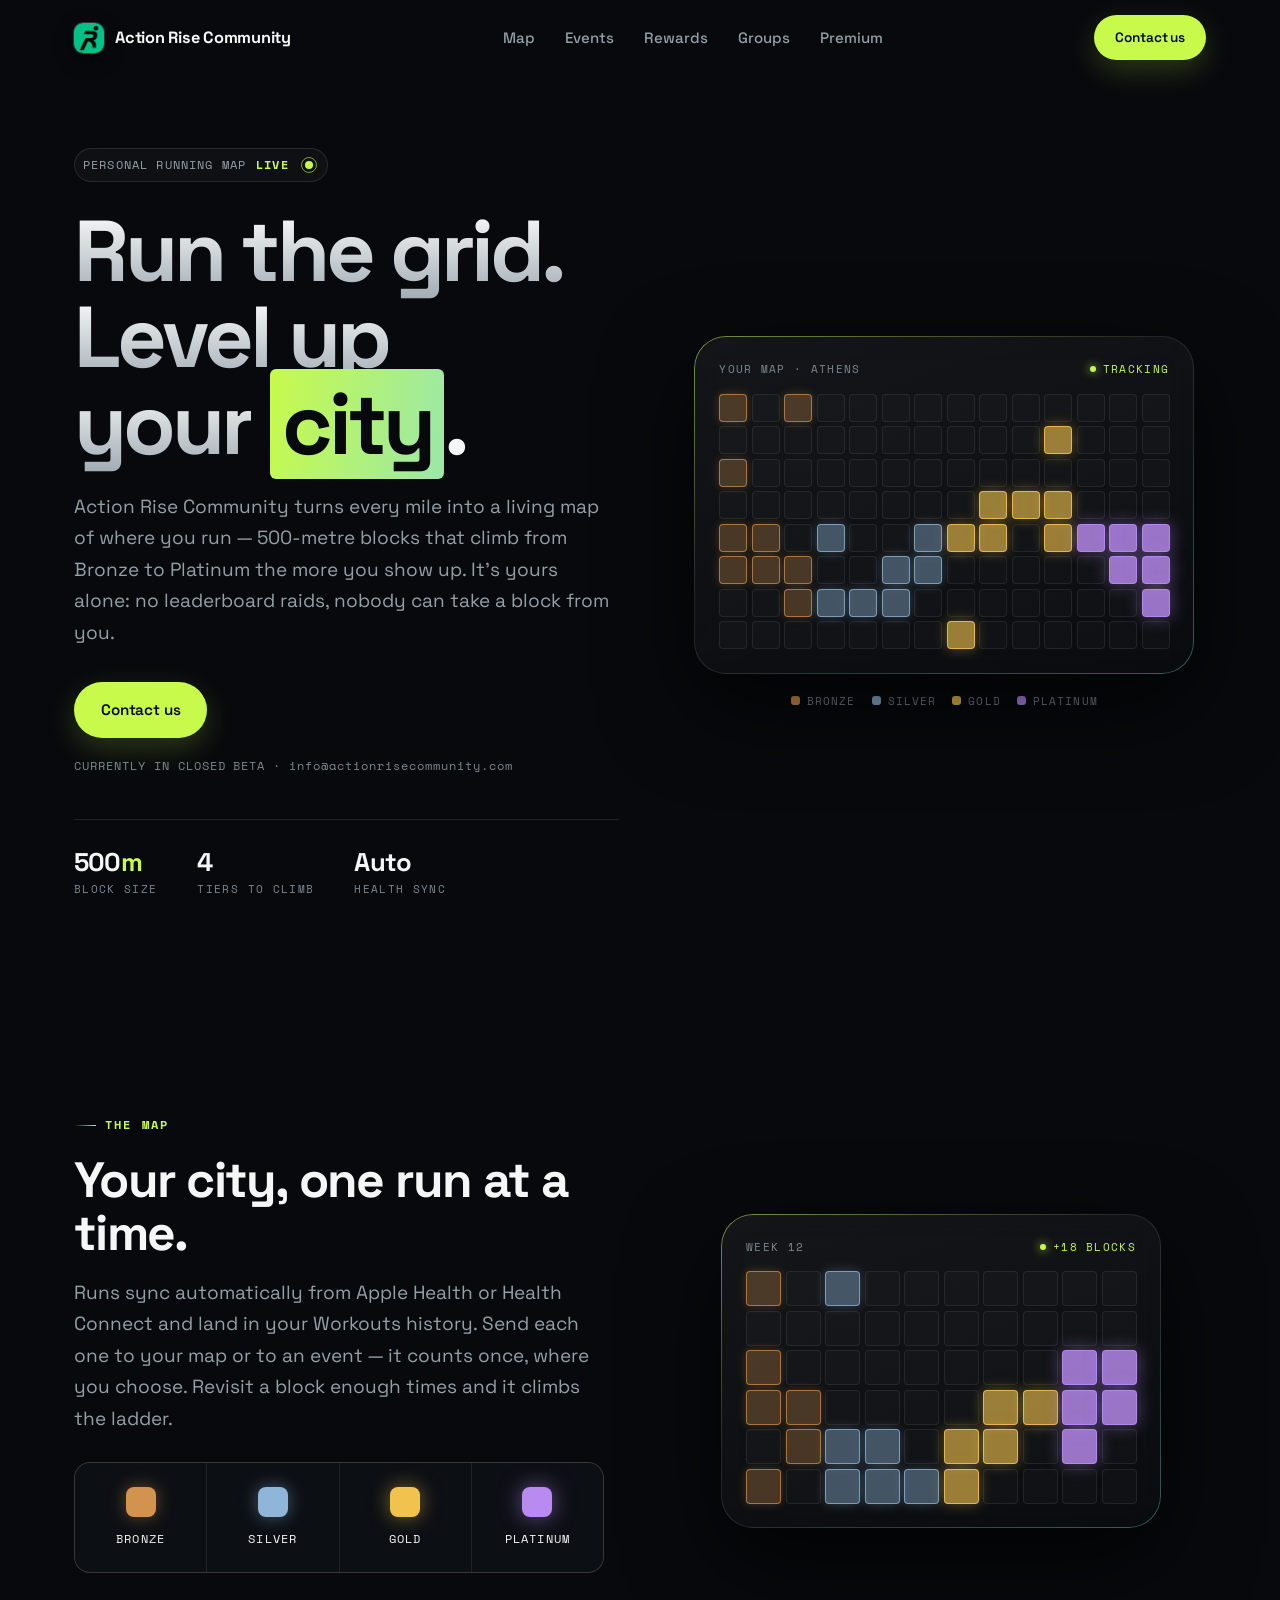
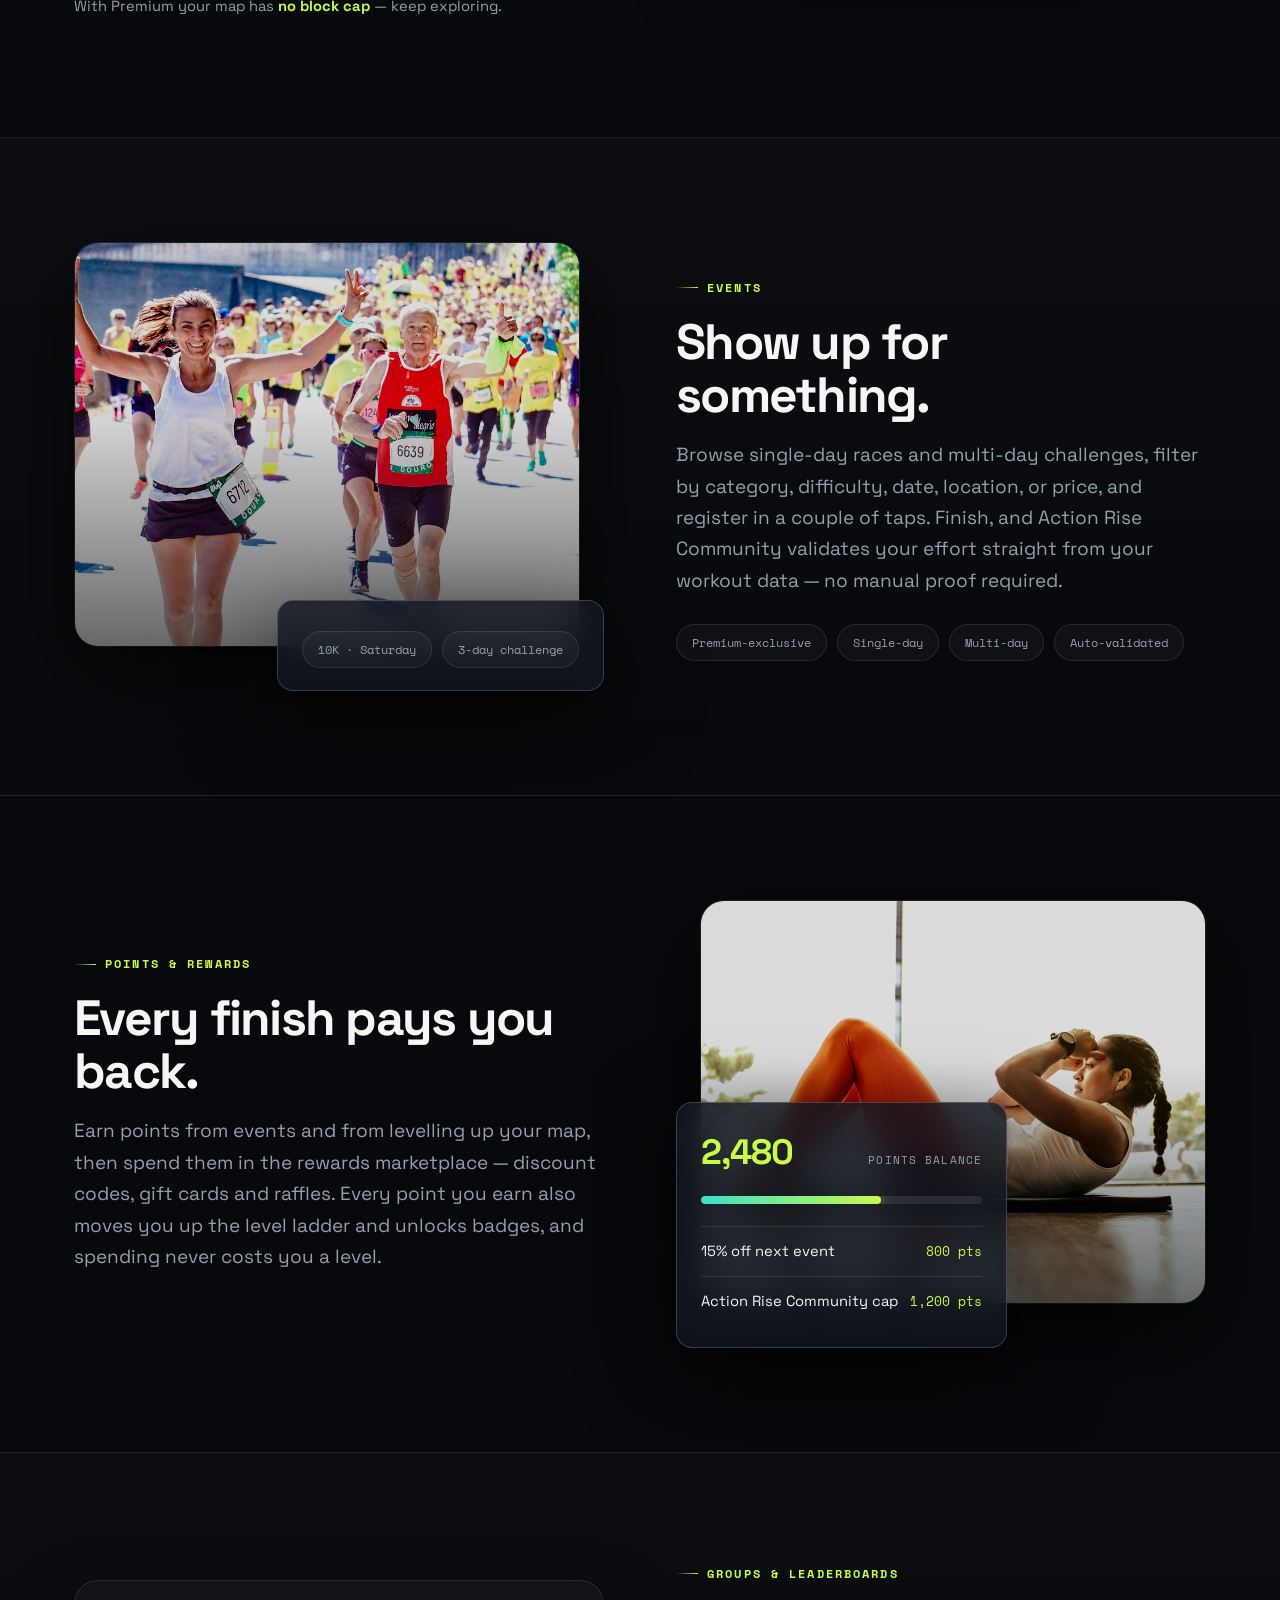
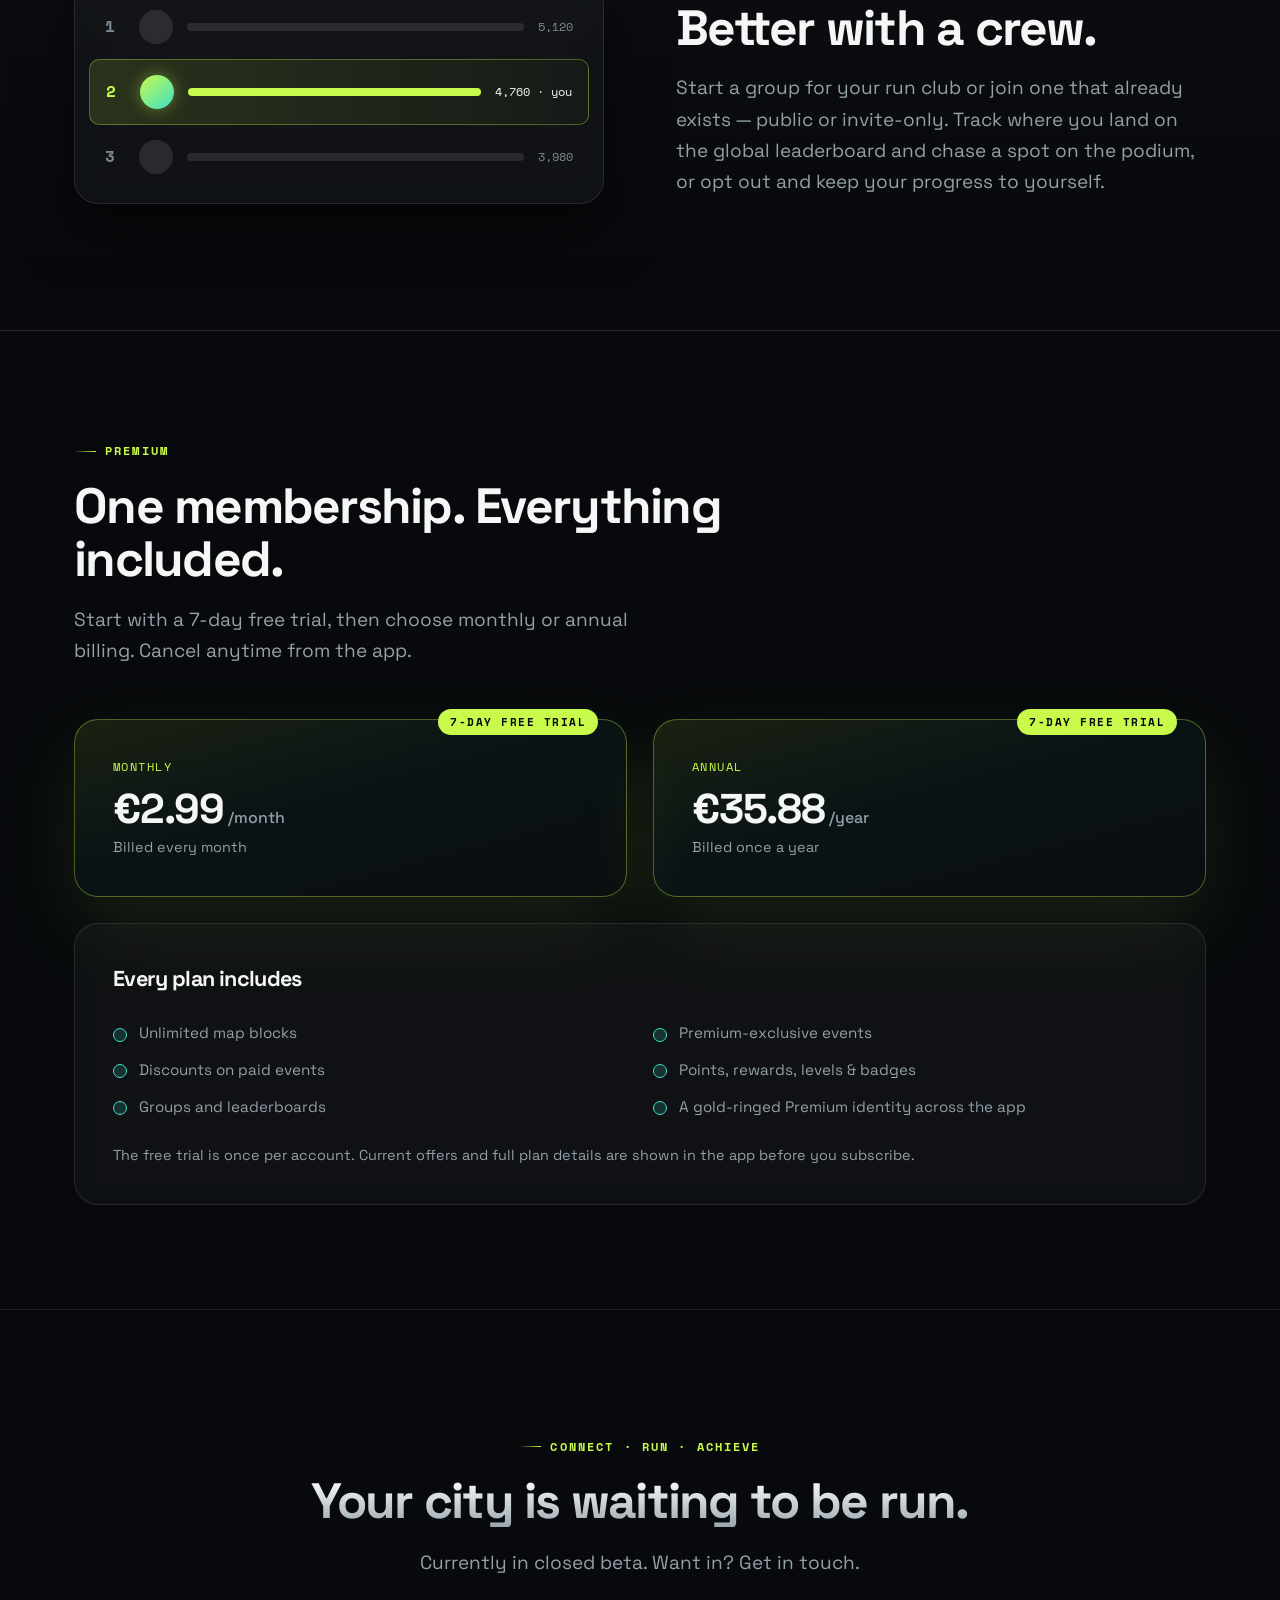
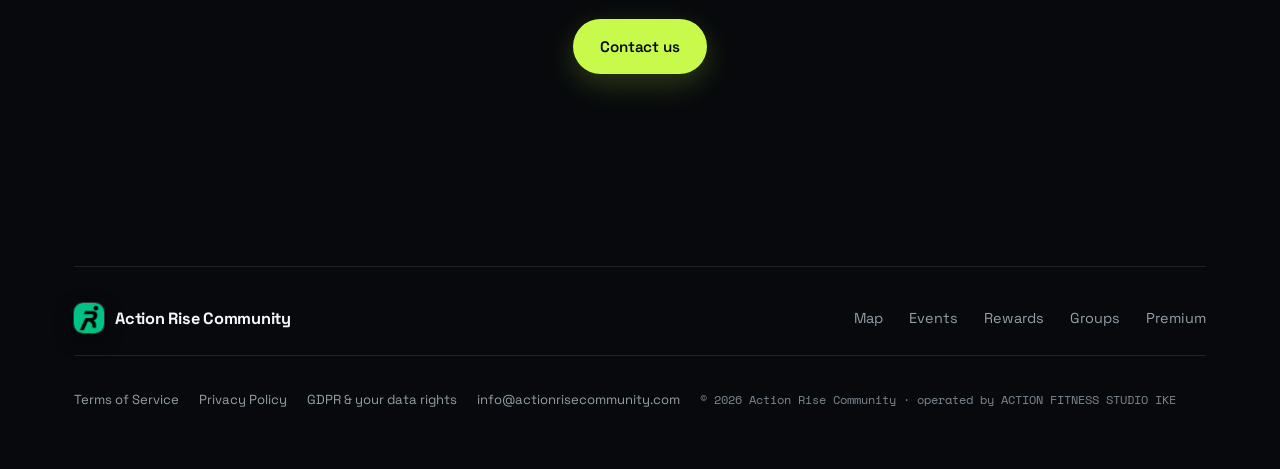
==== commit 706374c0: "Update homepage for Premium-only membership and current features Remove the Free plan card and free-" ====
--- a/index.html
+++ b/index.html
@@ -4,7 +4,7 @@
 <meta charset="UTF-8">
 <meta name="viewport" content="width=device-width, initial-scale=1">
 <title>Action Rise Community — Connect · Run · Achieve</title>
-<meta name="description" content="Action Rise Community turns every run into progress. Browse events, level up a personal map of your city, earn points, and run with your crew — free to start on iOS and Android.">
+<meta name="description" content="Action Rise Community turns every run into progress. Browse events, level up a personal map of your city, earn points, and run with your crew. Premium on iOS and Android from €2.99/month, with a 7-day free trial.">
 <meta name="theme-color" content="#07090C">
 <meta property="og:title" content="Action Rise Community">
 <meta property="og:description" content="Connect. Run. Achieve. The social running app with a personal map, events, points, and crews.">
@@ -208,7 +208,14 @@
   .plans{ display:grid; grid-template-columns:1fr 1fr; gap:26px; margin-top:52px; align-items:start; }
   @media (max-width:720px){ .plans{ grid-template-columns:1fr; } }
   .plan{ position:relative; border-radius:var(--radius-lg); padding:38px; border:1px solid var(--border); }
-  .plan-free{ background:var(--surface); -webkit-backdrop-filter:blur(14px); backdrop-filter:blur(14px); }
+  .plan-benefits{ margin-top:26px; background:var(--surface); -webkit-backdrop-filter:blur(14px); backdrop-filter:blur(14px); }
+  .plan.plan-benefits ul{ display:grid; grid-template-columns:1fr 1fr; gap:13px 26px; }
+  @media (max-width:720px){ .plan.plan-benefits ul{ grid-template-columns:1fr; } }
+  .plan-benefits li{ color:var(--text); }
+  .price{ font-size:2.6rem; font-weight:700; letter-spacing:-0.03em; margin:10px 0 4px; line-height:1.1; }
+  .price span{ font-size:1rem; font-weight:500; color:var(--text-muted); letter-spacing:0; margin-left:4px; }
+  .price-note{ font-size:.9rem; color:var(--text-muted); margin:0; }
+  .plan-benefits .price-note{ margin-top:26px; }
   .plan-premium{
     background:linear-gradient(165deg, rgba(199,250,75,.10), rgba(61,224,200,.05) 45%, rgba(255,255,255,.02));
     border-color:rgba(199,250,75,.35);
@@ -322,14 +329,14 @@
       <div class="feature-body reveal">
         <p class="eyebrow">The map</p>
         <h2 class="h2">Your city, one run at a time.</h2>
-        <p class="lede">Every eligible run from HealthKit or Google Fit counts automatically — not just the ones inside an event. Revisit a block enough times and it climbs the ladder.</p>
+        <p class="lede">Runs sync automatically from Apple Health or Health Connect and land in your Workouts history. Send each one to your map or to an event — it counts once, where you choose. Revisit a block enough times and it climbs the ladder.</p>
         <div class="ladder">
           <div class="ladder-step"><div class="swatch"></div><div class="name">Bronze</div></div>
           <div class="ladder-step"><div class="swatch"></div><div class="name">Silver</div></div>
           <div class="ladder-step"><div class="swatch"></div><div class="name">Gold</div></div>
           <div class="ladder-step"><div class="swatch"></div><div class="name">Platinum</div></div>
         </div>
-        <p class="cap-note">Free accounts discover up to <strong>500 blocks</strong>. Premium removes the cap.</p>
+        <p class="cap-note">With Premium your map has <strong>no block cap</strong> — keep exploring.</p>
       </div>
       <div class="feature-visual reveal">
         <div class="grid-shell" style="max-width:440px; margin:0 auto;">
@@ -350,7 +357,7 @@
         <h2 class="h2">Show up for something.</h2>
         <p class="lede">Browse single-day races and multi-day challenges, filter by category, difficulty, date, location, or price, and register in a couple of taps. Finish, and Action Rise Community validates your effort straight from your workout data — no manual proof required.</p>
         <div class="tag-row">
-          <span class="tag">Free &amp; paid</span>
+          <span class="tag">Premium-exclusive</span>
           <span class="tag">Single-day</span>
           <span class="tag">Multi-day</span>
           <span class="tag">Auto-validated</span>
@@ -375,7 +382,7 @@
       <div class="feature-body reveal">
         <p class="eyebrow">Points &amp; rewards</p>
         <h2 class="h2">Every finish pays you back.</h2>
-        <p class="lede">Earn points for every event and achievement, then spend them in the rewards marketplace — discounts, merch, exclusive access. Your lifetime total is always on your profile.</p>
+        <p class="lede">Earn points from events and from levelling up your map, then spend them in the rewards marketplace — discount codes, gift cards and raffles. Every point you earn also moves you up the level ladder and unlocks badges, and spending never costs you a level.</p>
       </div>
       <div class="feature-visual reveal">
         <div class="collage collage--right">
@@ -399,7 +406,7 @@
       <div class="feature-body reveal">
         <p class="eyebrow">Groups &amp; leaderboards</p>
         <h2 class="h2">Better with a crew.</h2>
-        <p class="lede">Start a group for your run club or join one that already exists — public or invite-only. Track where you land on the global leaderboard, or opt out and keep your progress to yourself. Unlock achievements as you go.</p>
+        <p class="lede">Start a group for your run club or join one that already exists — public or invite-only. Track where you land on the global leaderboard and chase a spot on the podium, or opt out and keep your progress to yourself.</p>
       </div>
       <div class="feature-visual reveal">
         <div class="board-card">
@@ -415,31 +422,34 @@
     <div class="wrap">
       <div class="reveal" style="max-width:660px;">
         <p class="eyebrow">Premium</p>
-        <h2 class="h2">Free to start. Upgrade when you're ready.</h2>
-        <p class="lede">Simple monthly or annual plans, cancel anytime — compare full details in the app.</p>
+        <h2 class="h2">One membership. Everything included.</h2>
+        <p class="lede">Start with a 7-day free trial, then choose monthly or annual billing. Cancel anytime from the app.</p>
       </div>
       <div class="plans">
-        <div class="plan plan-free reveal">
-          <p class="tagline">Free</p>
-          <h3>Get moving</h3>
-          <ul>
-            <li>Browse and join events</li>
-            <li>Earn points &amp; redeem rewards</li>
-            <li>Groups, leaderboards, achievements</li>
-            <li>First 500 map blocks</li>
-          </ul>
-        </div>
         <div class="plan plan-premium reveal">
-          <span class="plan-badge">Most popular</span>
-          <p class="tagline">Premium</p>
-          <h3>Go further</h3>
-          <ul>
-            <li>Unlimited map blocks</li>
-            <li>Discounts on paid events</li>
-            <li>Identity perks throughout the app</li>
-            <li>Monthly or annual billing</li>
-          </ul>
-        </div>
+          <span class="plan-badge">7-day free trial</span>
+          <p class="tagline">Monthly</p>
+          <p class="price">€2.99<span>/month</span></p>
+          <p class="price-note">Billed every month</p>
+        </div>
+        <div class="plan plan-premium reveal">
+          <span class="plan-badge">7-day free trial</span>
+          <p class="tagline">Annual</p>
+          <p class="price">€35.88<span>/year</span></p>
+          <p class="price-note">Billed once a year</p>
+        </div>
+      </div>
+      <div class="plan plan-benefits reveal">
+        <h3>Every plan includes</h3>
+        <ul>
+          <li>Unlimited map blocks</li>
+          <li>Premium-exclusive events</li>
+          <li>Discounts on paid events</li>
+          <li>Points, rewards, levels &amp; badges</li>
+          <li>Groups and leaderboards</li>
+          <li>A gold-ringed Premium identity across the app</li>
+        </ul>
+        <p class="price-note">The free trial is once per account. Current offers and full plan details are shown in the app before you subscribe.</p>
       </div>
     </div>
   </section>
